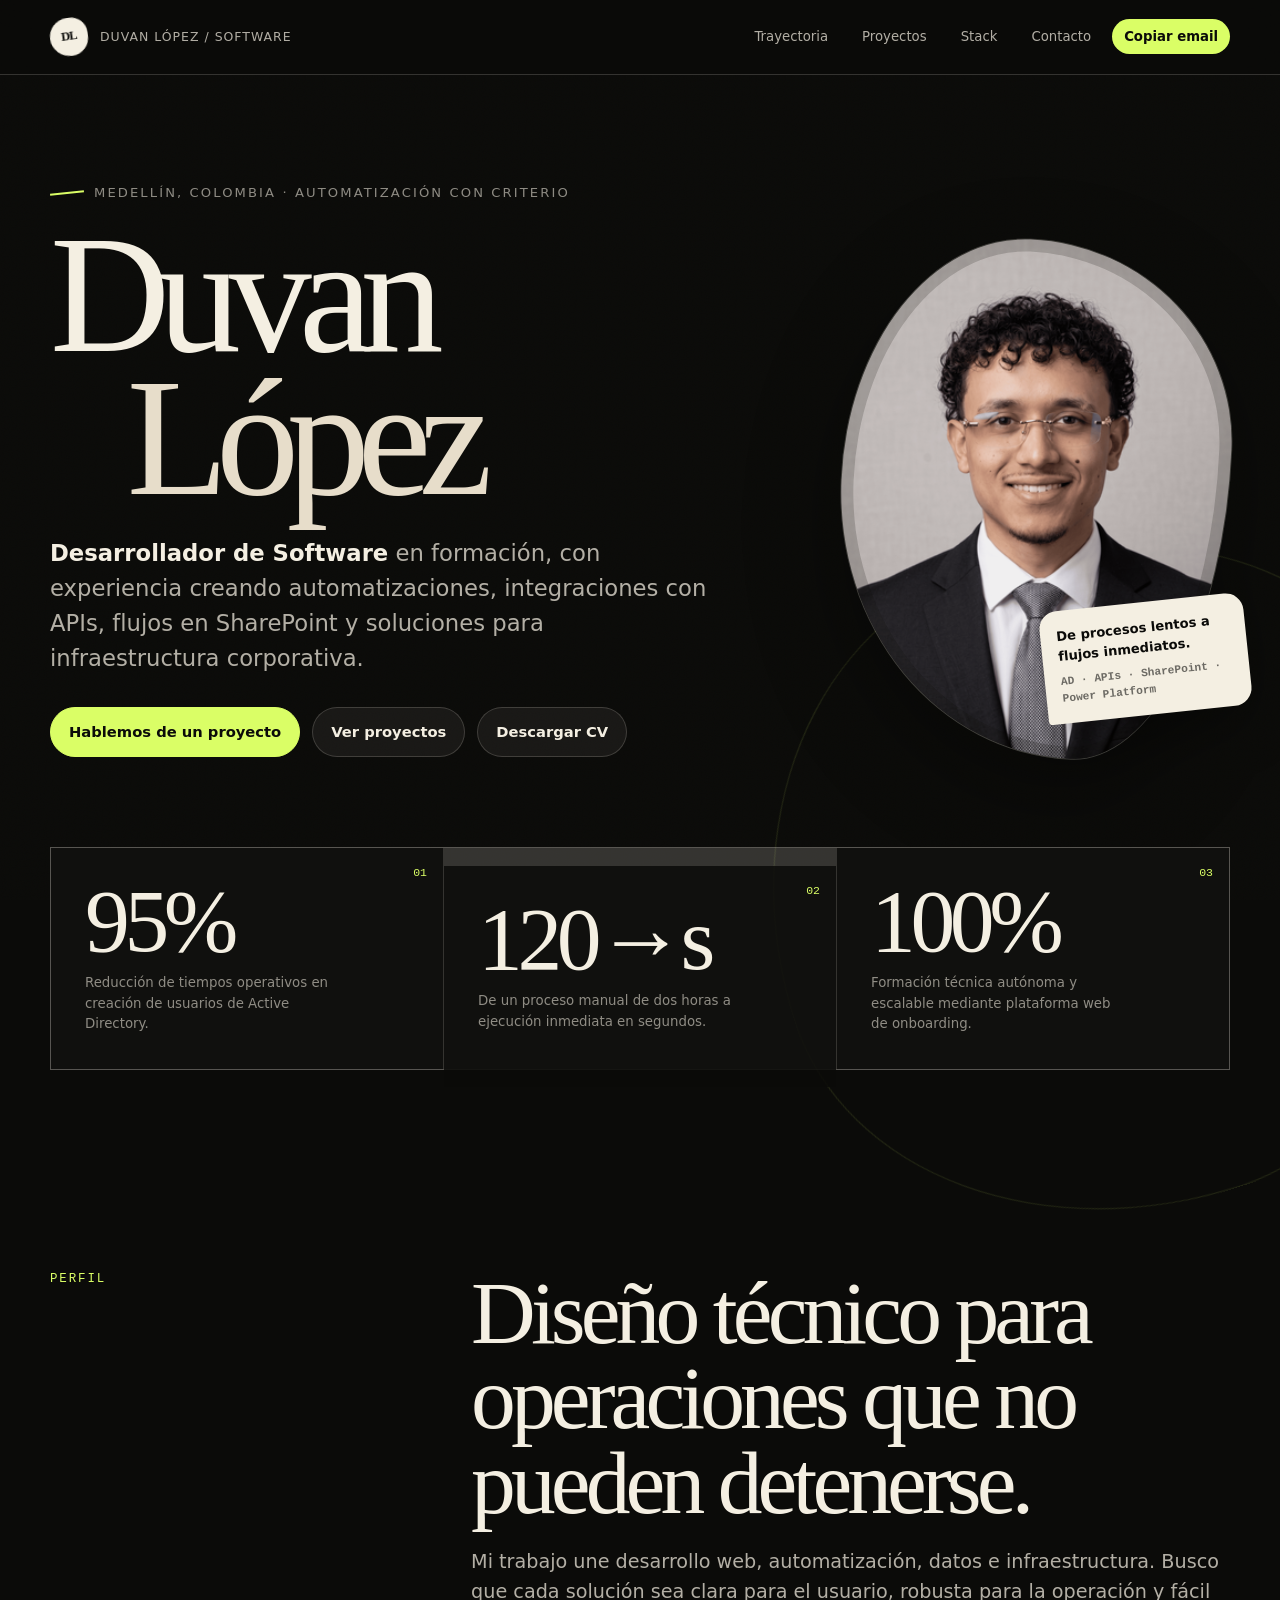
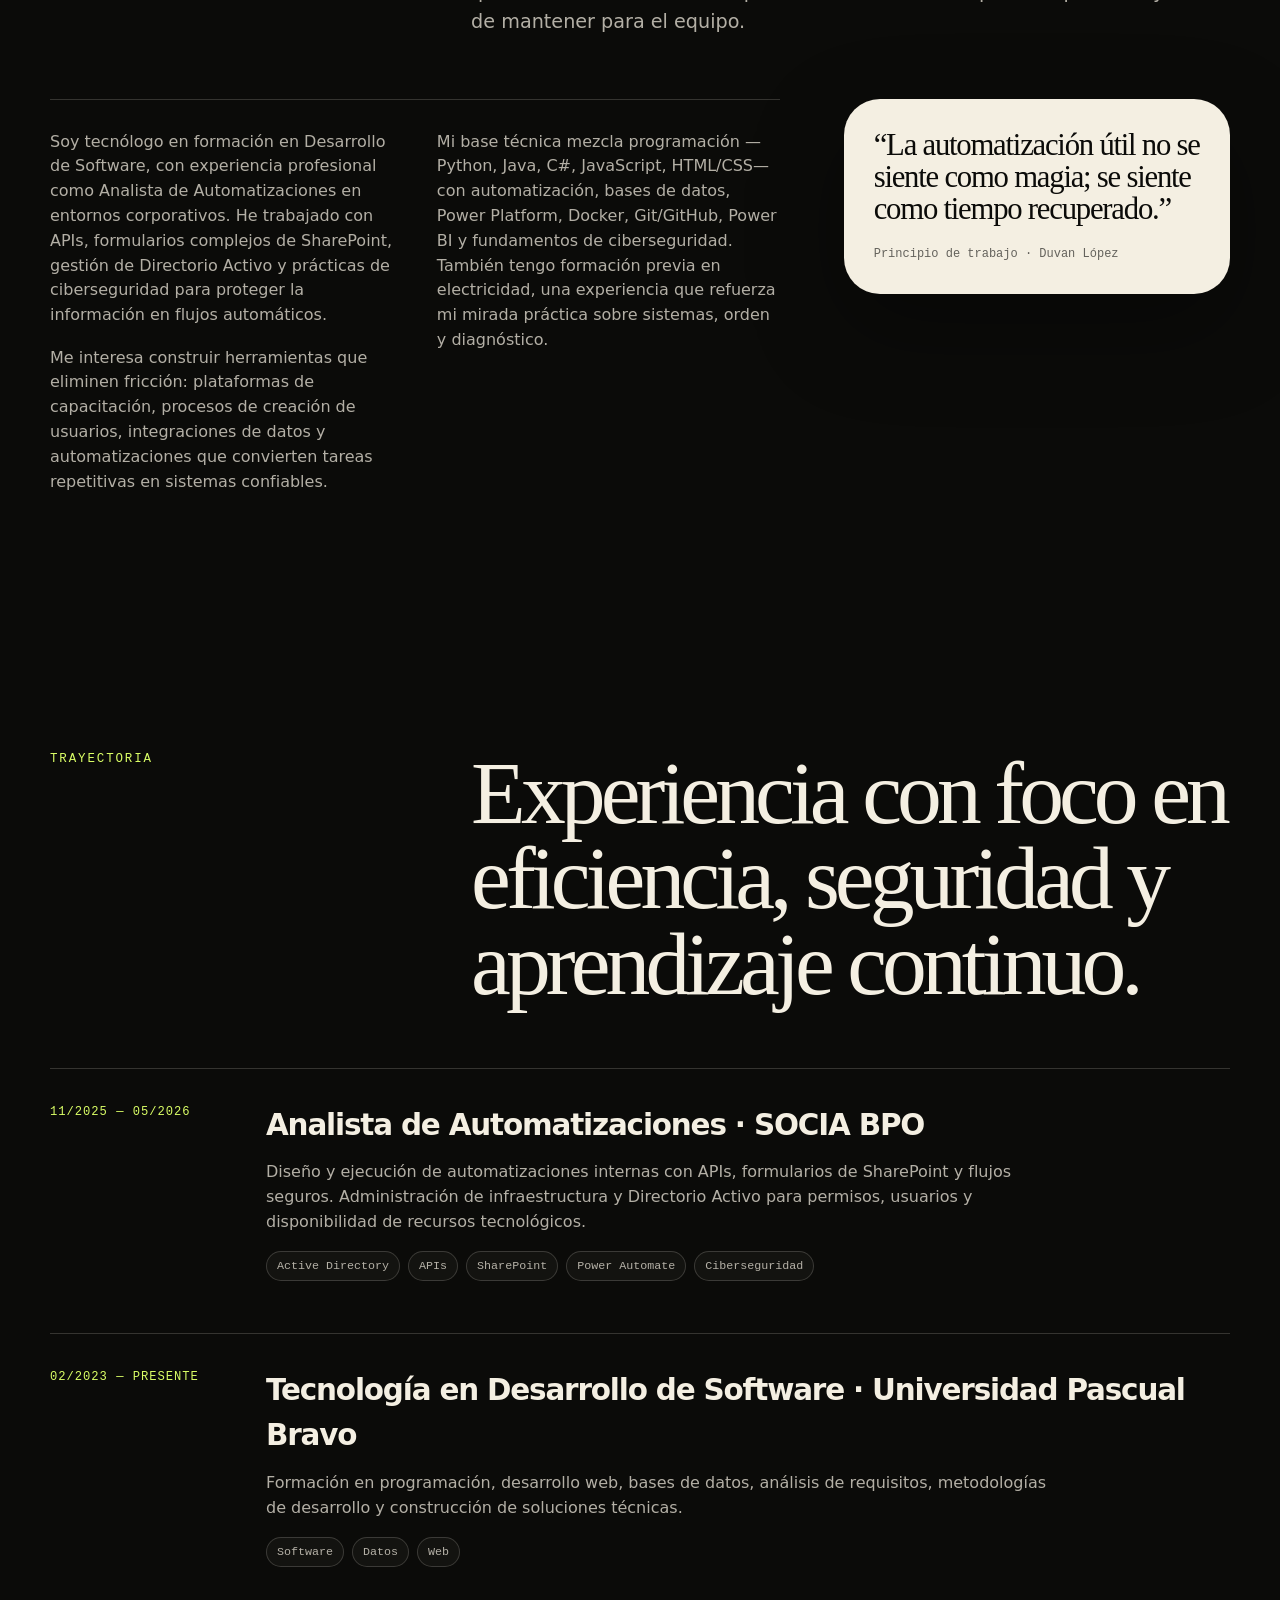
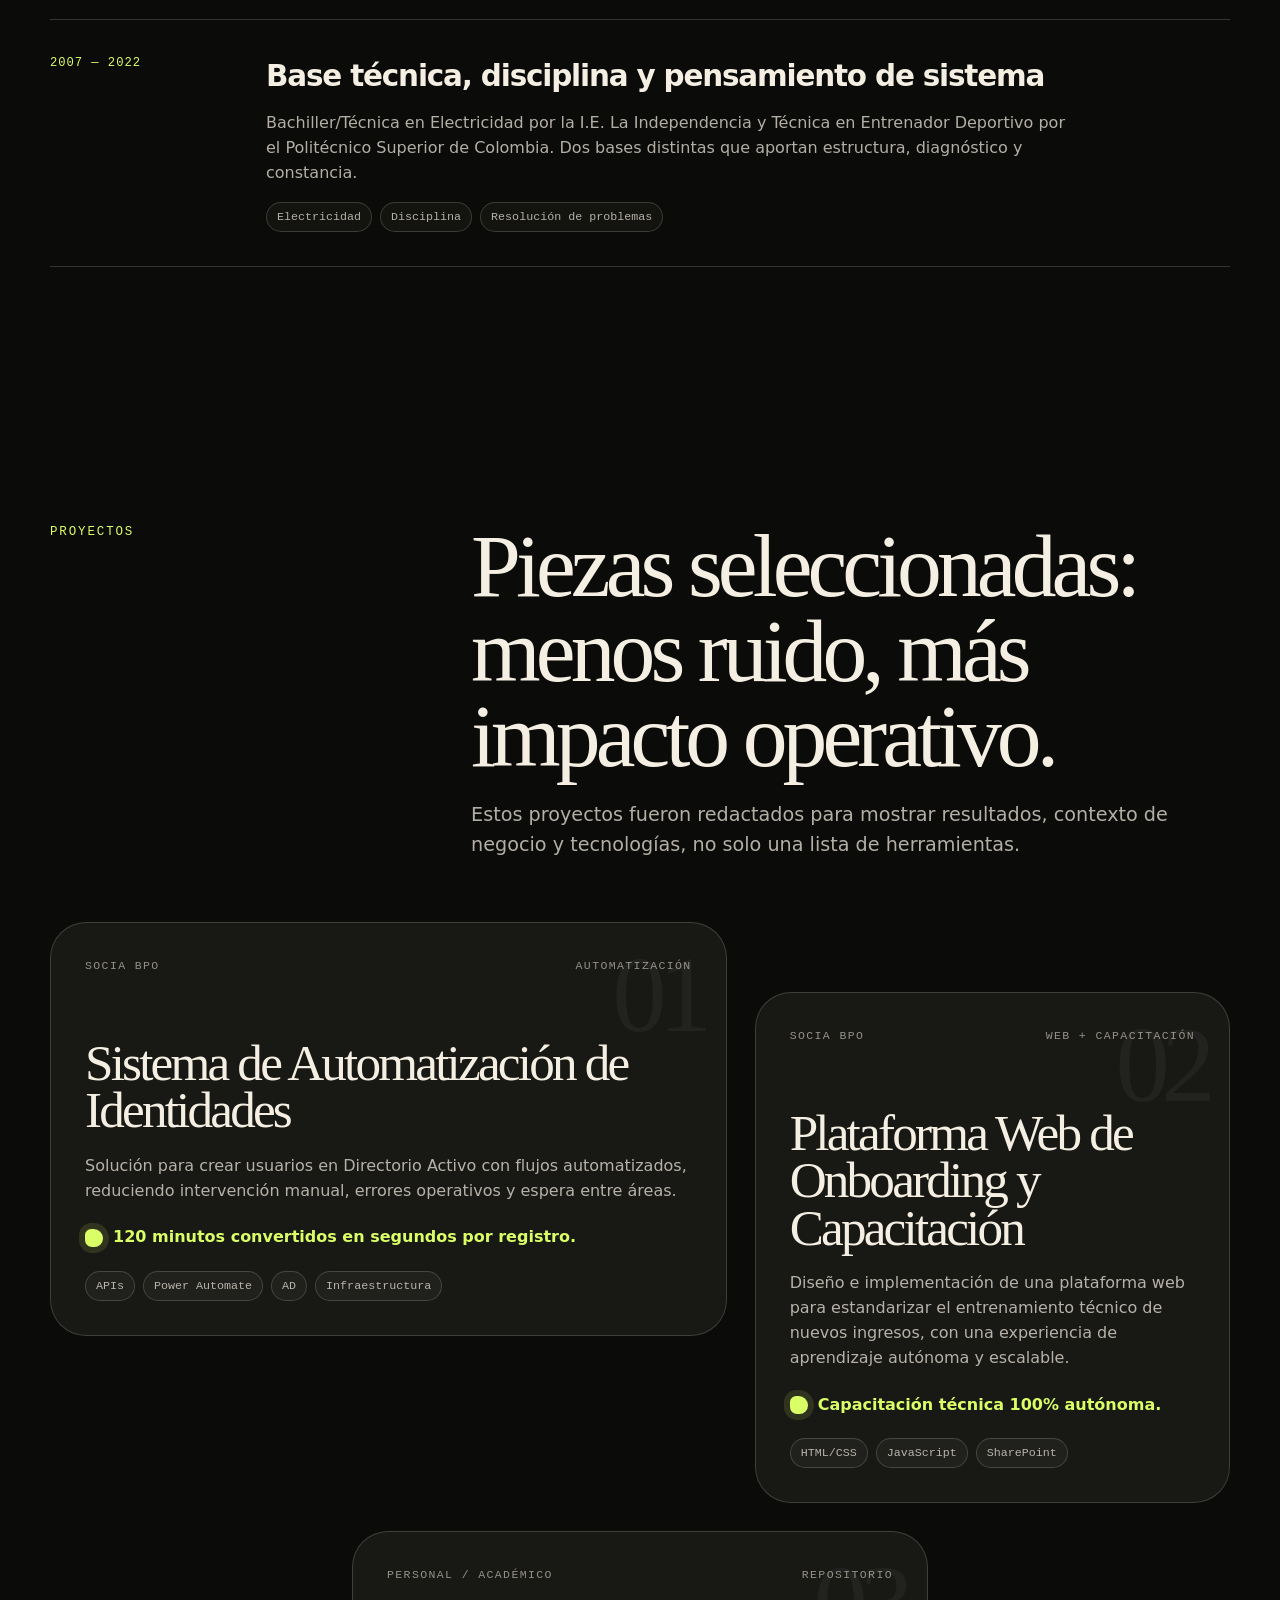
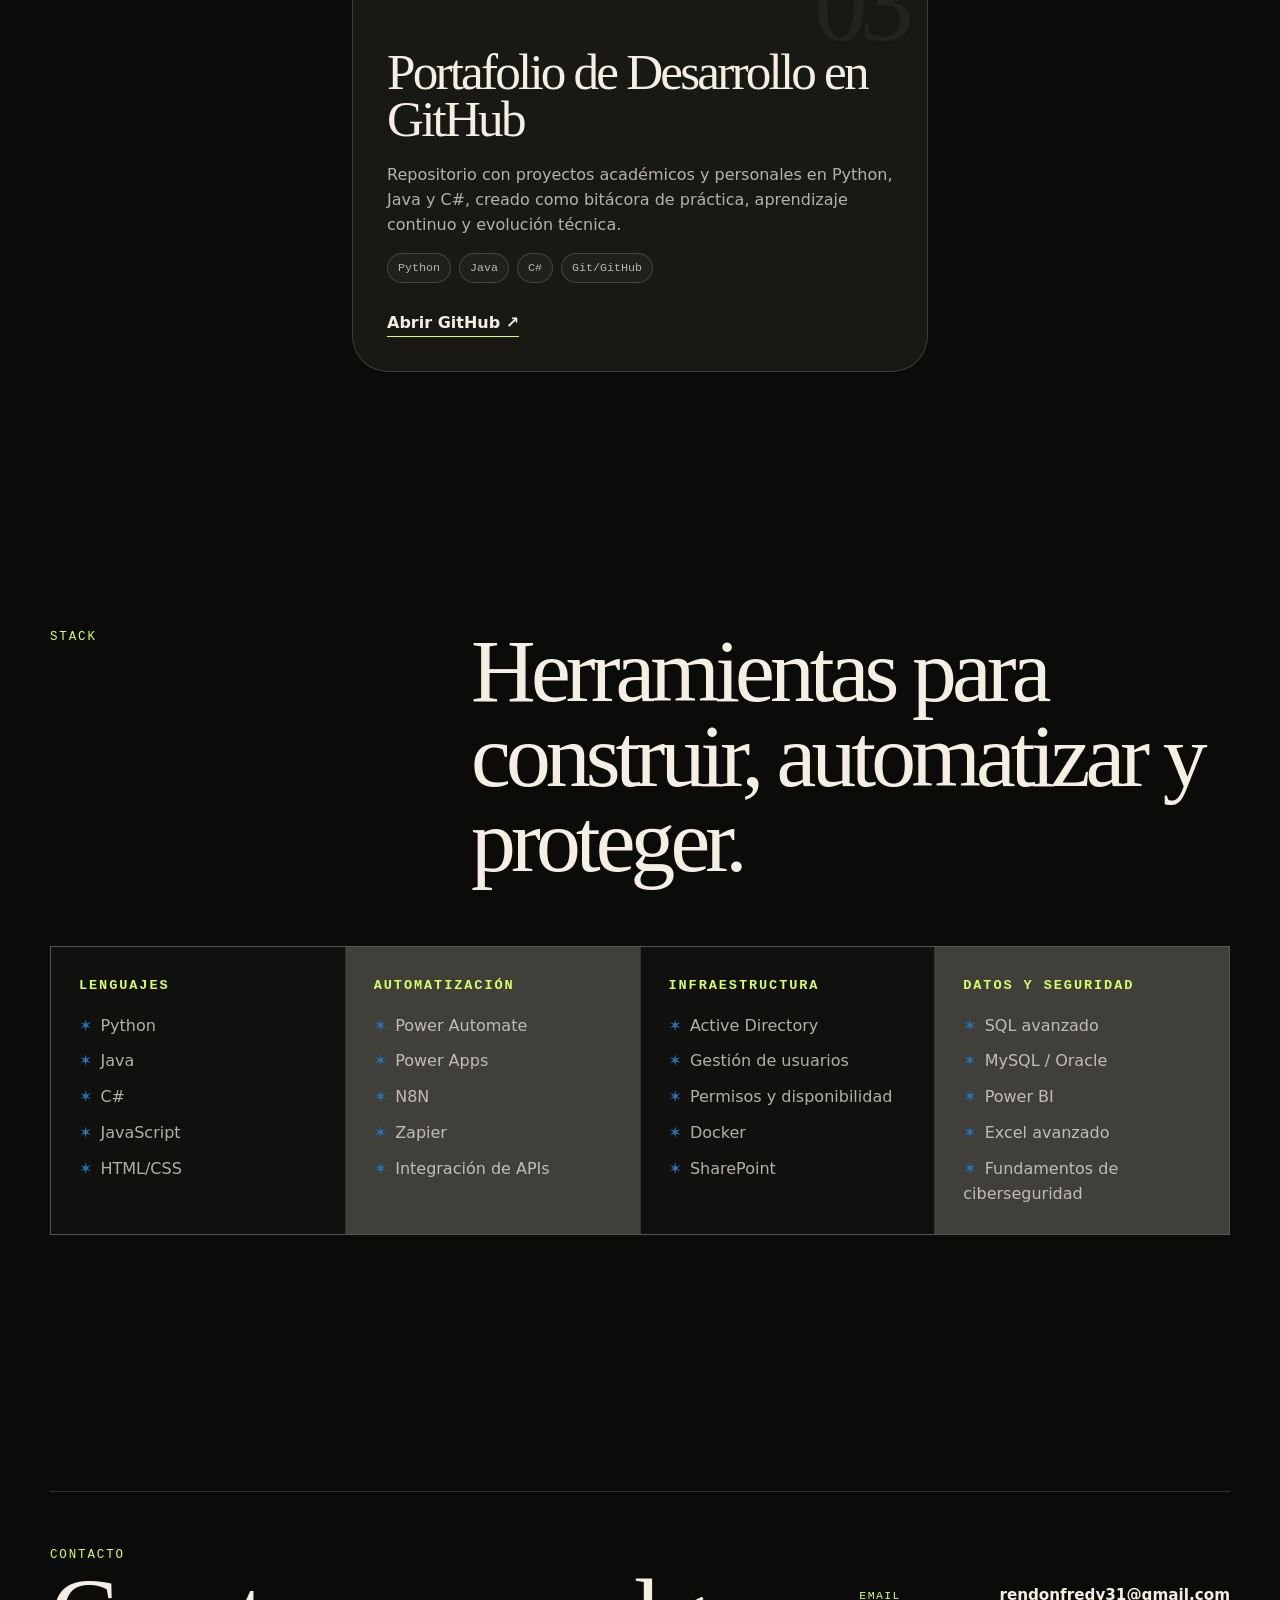
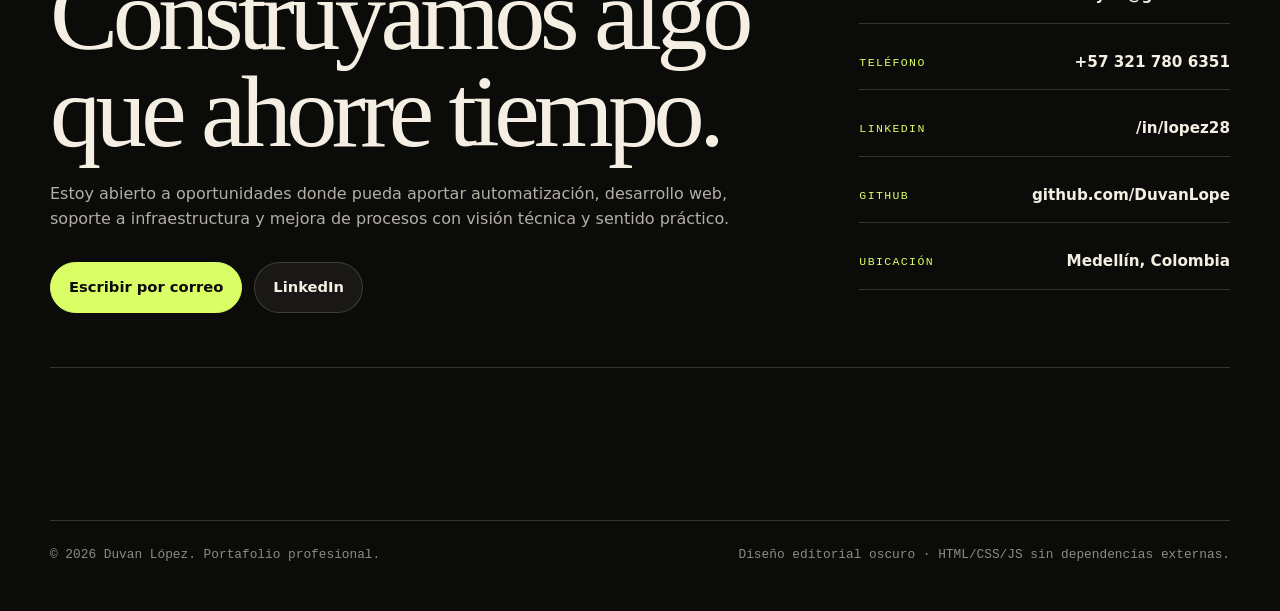
==== index.html @ a83bdad2 "mi portafolio version 1" ====
<!doctype html>
<html lang="es">
<head>
  <meta charset="utf-8" />
  <meta name="viewport" content="width=device-width, initial-scale=1" />
  <meta name="description" content="Portafolio profesional de Duvan López, desarrollador de software especializado en automatización, APIs, SharePoint, Active Directory, datos y ciberseguridad." />
  <meta name="theme-color" content="#0b0b09" />
  <title>Duvan López — Desarrollador de Software & Automatización</title>
  <style>
    :root {
      --ink: #0b0b09;
      --paper: #f4efe2;
      --paper-soft: #e7ddca;
      --mist: rgba(244, 239, 226, .72);
      --muted: rgba(244, 239, 226, .56);
      --line: rgba(244, 239, 226, .18);
      --blue: #2375b8;
      --acid: #dafe66;
      --rust: #b86c44;
      --card: rgba(244, 239, 226, .055);
      --max: 1180px;
      --radius-xl: 36px;
      --radius: 22px;
      --shadow: 0 34px 90px rgba(0,0,0,.34);
      --serif: Georgia, "Times New Roman", Times, serif;
      --sans: Inter, ui-sans-serif, system-ui, -apple-system, BlinkMacSystemFont, "Segoe UI", sans-serif;
      --mono: "SFMono-Regular", Consolas, "Liberation Mono", Menlo, monospace;
    }

    * { box-sizing: border-box; }
    html { scroll-behavior: smooth; }
    body {
      margin: 0;
      background: var(--ink);
      color: var(--paper);
      font-family: var(--sans);
      line-height: 1.55;
      overflow-x: hidden;
      text-rendering: optimizeLegibility;
    }

    body::before {
      content: "";
      position: fixed;
      inset: 0;
      pointer-events: none;
      z-index: -2;
      opacity: .16;
      background-image:
        url("data:image/svg+xml,%3Csvg xmlns='http://www.w3.org/2000/svg' width='160' height='160' viewBox='0 0 160 160'%3E%3Cfilter id='n'%3E%3CfeTurbulence type='fractalNoise' baseFrequency='.86' numOctaves='2' stitchTiles='stitch'/%3E%3C/filter%3E%3Crect width='160' height='160' filter='url(%23n)' opacity='.72'/%3E%3C/svg%3E");
      mix-blend-mode: soft-light;
    }

    body::after {
      content: "";
      position: fixed;
      inset: auto -12vw -35vh auto;
      width: 52vw;
      height: 52vw;
      border: 1px solid rgba(218, 254, 102, .12);
      border-radius: 47% 53% 44% 56% / 56% 37% 63% 44%;
      transform: rotate(-18deg);
      pointer-events: none;
      z-index: -1;
    }

    a { color: inherit; text-decoration: none; }
    a:focus-visible, button:focus-visible {
      outline: 2px solid var(--acid);
      outline-offset: 4px;
    }

    .wrap { width: min(var(--max), calc(100% - 36px)); margin-inline: auto; }

    .skip-link {
      position: absolute;
      left: -999px;
      top: 12px;
      background: var(--acid);
      color: var(--ink);
      padding: 12px 16px;
      z-index: 20;
      border-radius: 999px;
      font-weight: 800;
    }
    .skip-link:focus { left: 14px; }

    header {
      position: sticky;
      top: 0;
      z-index: 10;
      backdrop-filter: blur(18px);
      background: rgba(11, 11, 9, .72);
      border-bottom: 1px solid var(--line);
    }

    .nav {
      display: flex;
      align-items: center;
      justify-content: space-between;
      gap: 18px;
      min-height: 74px;
    }

    .brand {
      display: inline-flex;
      align-items: center;
      gap: 12px;
      letter-spacing: .08em;
      text-transform: uppercase;
      font-size: .78rem;
      color: var(--mist);
    }
    .brand-mark {
      width: 38px;
      height: 38px;
      display: grid;
      place-items: center;
      color: var(--ink);
      background: var(--paper);
      border-radius: 50% 44% 48% 52%;
      font-family: var(--serif);
      font-weight: 800;
      letter-spacing: -.08em;
      transform: rotate(-8deg);
    }

    .nav-links {
      display: flex;
      align-items: center;
      gap: 8px;
      flex-wrap: wrap;
      justify-content: flex-end;
    }
    .nav-links a,
    .mini-btn {
      border: 1px solid transparent;
      color: var(--mist);
      font-size: .83rem;
      padding: 10px 12px;
      border-radius: 999px;
      transition: background .25s ease, color .25s ease, border-color .25s ease, transform .25s ease;
    }
    .nav-links a:hover,
    .mini-btn:hover {
      background: rgba(244,239,226,.08);
      border-color: var(--line);
      color: var(--paper);
      transform: translateY(-1px);
    }
    .mini-btn {
      background: var(--acid);
      color: var(--ink);
      font-weight: 800;
      border: 0;
      cursor: pointer;
      font-family: inherit;
    }

    main { isolation: isolate; }
    .hero {
      min-height: calc(100svh - 74px);
      padding: clamp(58px, 8vw, 116px) 0 72px;
      display: grid;
      align-items: end;
      position: relative;
    }

    .hero-grid {
      display: grid;
      grid-template-columns: minmax(0, 1.08fr) minmax(300px, .72fr);
      gap: clamp(28px, 5vw, 72px);
      align-items: end;
    }

    .eyebrow {
      margin: 0 0 20px;
      display: inline-flex;
      align-items: center;
      gap: 10px;
      color: var(--muted);
      font-size: .82rem;
      letter-spacing: .16em;
      text-transform: uppercase;
    }
    .eyebrow::before {
      content: "";
      width: 34px;
      height: 2px;
      background: var(--acid);
      transform: rotate(-6deg);
    }

    h1 {
      margin: 0;
      max-width: 900px;
      font-family: var(--serif);
      font-weight: 500;
      letter-spacing: -.075em;
      line-height: .86;
      font-size: clamp(4.2rem, 13vw, 12.5rem);
    }
    .surname {
      display: inline-block;
      margin-left: clamp(14px, 6vw, 90px);
      color: var(--paper-soft);
    }

    .role-line {
      margin: 26px 0 0;
      max-width: 720px;
      color: var(--mist);
      font-size: clamp(1.02rem, 1.8vw, 1.42rem);
    }
    .role-line strong { color: var(--paper); font-weight: 700; }

    .hero-actions {
      display: flex;
      align-items: center;
      gap: 12px;
      flex-wrap: wrap;
      margin-top: 30px;
    }
    .button {
      display: inline-flex;
      align-items: center;
      justify-content: center;
      gap: 10px;
      min-height: 48px;
      padding: 13px 18px;
      border-radius: 999px;
      font-size: .92rem;
      font-weight: 850;
      border: 1px solid var(--line);
      color: var(--paper);
      background: rgba(244,239,226,.06);
      box-shadow: none;
      transition: transform .25s ease, background .25s ease, border-color .25s ease;
    }
    .button:hover { transform: translateY(-2px); border-color: rgba(244,239,226,.34); background: rgba(244,239,226,.1); }
    .button.primary { background: var(--acid); border-color: var(--acid); color: var(--ink); }
    .button.primary:hover { background: var(--paper); border-color: var(--paper); }

    .portrait-card {
      position: relative;
      margin-inline: auto 0;
      width: min(390px, 100%);
    }
    .portrait-frame {
      position: relative;
      overflow: hidden;
      min-height: 512px;
      border-radius: 46% 54% 38% 62% / 48% 39% 61% 52%;
      background: rgba(244,239,226,.09);
      box-shadow: var(--shadow);
      transform: rotate(2.5deg);
      border: 1px solid rgba(244,239,226,.14);
    }
    .portrait-frame img {
      display: block;
      width: 100%;
      height: 100%;
      min-height: 512px;
      object-fit: cover;
      filter: saturate(.82) contrast(1.05) brightness(.94);
      transform: scale(1.025) rotate(-2.5deg);
    }
    .portrait-frame::after {
      content: "";
      position: absolute;
      inset: 0;
      border-radius: inherit;
      box-shadow: inset 0 0 0 12px rgba(11,11,9,.18);
      pointer-events: none;
    }
    .portrait-note {
      position: absolute;
      right: -18px;
      bottom: 42px;
      width: 205px;
      padding: 16px;
      background: var(--paper);
      color: var(--ink);
      border-radius: 18px 18px 18px 4px;
      box-shadow: 0 20px 52px rgba(0,0,0,.26);
      transform: rotate(-6deg);
      font-size: .82rem;
      font-weight: 700;
    }
    .portrait-note span {
      display: block;
      margin-top: 6px;
      color: rgba(11,11,9,.58);
      font-family: var(--mono);
      font-weight: 600;
      font-size: .7rem;
    }

    .metrics {
      margin-top: clamp(44px, 7vw, 96px);
      display: grid;
      grid-template-columns: repeat(3, minmax(0, 1fr));
      gap: 1px;
      border: 1px solid var(--line);
      background: var(--line);
      transform: rotate(-.35deg);
    }
    .metric {
      background: rgba(11,11,9,.86);
      padding: clamp(20px, 3vw, 34px);
      min-height: 156px;
      position: relative;
      overflow: hidden;
    }
    .metric:nth-child(2) { transform: translateY(18px); }
    .metric b {
      display: block;
      font-family: var(--serif);
      font-size: clamp(2.8rem, 7vw, 6.5rem);
      line-height: .86;
      font-weight: 500;
      letter-spacing: -.06em;
      color: var(--paper);
    }
    .metric small {
      display: block;
      margin-top: 14px;
      color: var(--muted);
      max-width: 260px;
    }
    .metric em {
      position: absolute;
      top: 16px;
      right: 16px;
      color: var(--acid);
      font-style: normal;
      font-family: var(--mono);
      font-size: .72rem;
    }

    section { padding: clamp(70px, 10vw, 134px) 0; }
    .section-head {
      display: grid;
      grid-template-columns: minmax(160px, .32fr) minmax(0, .68fr);
      gap: clamp(24px, 5vw, 64px);
      align-items: start;
      margin-bottom: clamp(30px, 5vw, 62px);
    }
    .section-kicker {
      margin: 0;
      color: var(--acid);
      font-family: var(--mono);
      font-size: .78rem;
      letter-spacing: .15em;
      text-transform: uppercase;
    }
    h2 {
      margin: 0;
      font-family: var(--serif);
      font-weight: 500;
      letter-spacing: -.055em;
      line-height: .95;
      font-size: clamp(2.8rem, 7vw, 7.4rem);
    }
    .lead {
      margin: 22px 0 0;
      max-width: 800px;
      color: var(--mist);
      font-size: clamp(1rem, 1.5vw, 1.2rem);
    }

    .about-grid {
      display: grid;
      grid-template-columns: minmax(0, .85fr) minmax(280px, .45fr);
      gap: clamp(24px, 5vw, 64px);
      align-items: start;
    }
    .essay {
      border-top: 1px solid var(--line);
      padding-top: 30px;
      columns: 2 280px;
      column-gap: 44px;
      color: var(--mist);
      font-size: 1rem;
    }
    .essay p { margin: 0 0 1.1em; break-inside: avoid; }
    .quote-card {
      position: sticky;
      top: 110px;
      background: var(--paper);
      color: var(--ink);
      border-radius: var(--radius-xl);
      padding: 30px;
      transform: rotate(1.8deg);
      box-shadow: var(--shadow);
    }
    .quote-card p {
      margin: 0;
      font-family: var(--serif);
      font-size: clamp(1.45rem, 2.4vw, 2.1rem);
      line-height: 1.05;
      letter-spacing: -.04em;
    }
    .quote-card small {
      display: block;
      margin-top: 20px;
      color: rgba(11,11,9,.62);
      font-family: var(--mono);
      font-size: .75rem;
    }

    .timeline {
      display: grid;
      gap: 18px;
    }
    .time-item {
      display: grid;
      grid-template-columns: 168px minmax(0, 1fr);
      gap: clamp(18px, 4vw, 48px);
      padding: clamp(20px, 3vw, 34px) 0;
      border-top: 1px solid var(--line);
    }
    .time-item:last-child { border-bottom: 1px solid var(--line); }
    .time-date {
      font-family: var(--mono);
      font-size: .76rem;
      color: var(--acid);
      letter-spacing: .08em;
      text-transform: uppercase;
    }
    .time-body h3 {
      margin: 0;
      font-size: clamp(1.25rem, 2.3vw, 2.2rem);
      letter-spacing: -.04em;
    }
    .time-body p { margin: 12px 0 0; color: var(--mist); max-width: 800px; }
    .tag-row { display: flex; gap: 8px; flex-wrap: wrap; margin-top: 16px; }
    .tag {
      display: inline-flex;
      align-items: center;
      min-height: 28px;
      padding: 5px 10px;
      border: 1px solid rgba(244,239,226,.18);
      border-radius: 999px;
      color: var(--mist);
      font-size: .73rem;
      font-family: var(--mono);
      background: rgba(244,239,226,.035);
    }

    .projects {
      display: grid;
      grid-template-columns: repeat(12, 1fr);
      gap: clamp(16px, 2.3vw, 28px);
      align-items: start;
    }
    .project-card {
      position: relative;
      min-height: 390px;
      display: flex;
      flex-direction: column;
      justify-content: space-between;
      border: 1px solid var(--line);
      border-radius: var(--radius-xl);
      padding: clamp(22px, 3vw, 34px);
      background: var(--card);
      overflow: hidden;
      transition: transform .28s ease, border-color .28s ease, background .28s ease;
    }
    .project-card:hover { transform: translateY(-8px) rotate(0deg); border-color: rgba(218,254,102,.44); background: rgba(244,239,226,.075); }
    .project-card:nth-child(1) { grid-column: span 7; transform: rotate(-1.2deg); }
    .project-card:nth-child(2) { grid-column: span 5; margin-top: 70px; transform: rotate(1.1deg); }
    .project-card:nth-child(3) { grid-column: 4 / span 6; transform: rotate(-.65deg); }
    .project-card::before {
      content: attr(data-index);
      position: absolute;
      right: 22px;
      top: 18px;
      font-family: var(--serif);
      font-size: 6.8rem;
      line-height: 1;
      color: rgba(244,239,226,.05);
      letter-spacing: -.08em;
    }
    .project-meta {
      display: flex;
      align-items: center;
      justify-content: space-between;
      gap: 18px;
      color: var(--muted);
      font-family: var(--mono);
      font-size: .72rem;
      text-transform: uppercase;
      letter-spacing: .12em;
    }
    .project-card h3 {
      margin: clamp(44px, 5vw, 70px) 0 0;
      max-width: 620px;
      font-family: var(--serif);
      font-size: clamp(2rem, 4vw, 4.2rem);
      line-height: .93;
      letter-spacing: -.055em;
      font-weight: 500;
    }
    .project-card p {
      margin: 20px 0 0;
      max-width: 680px;
      color: var(--mist);
    }
    .project-card .result {
      display: inline-flex;
      align-items: center;
      gap: 10px;
      margin-top: 22px;
      color: var(--acid);
      font-weight: 800;
    }
    .project-card .result::before {
      content: "";
      width: 18px;
      height: 18px;
      border-radius: 40% 60% 55% 45%;
      background: var(--acid);
      box-shadow: 0 0 0 6px rgba(218,254,102,.12);
    }
    .project-link {
      align-self: flex-start;
      margin-top: 28px;
      color: var(--paper);
      border-bottom: 1px solid var(--acid);
      font-weight: 850;
    }
    .project-link:hover { color: var(--acid); }

    .stack-board {
      display: grid;
      grid-template-columns: repeat(4, minmax(0, 1fr));
      gap: 1px;
      border: 1px solid var(--line);
      background: var(--line);
    }
    .stack-card {
      min-height: 240px;
      padding: clamp(18px, 2.5vw, 28px);
      background: rgba(11,11,9,.86);
    }
    .stack-card:nth-child(2n) { background: rgba(244,239,226,.055); }
    .stack-card h3 {
      margin: 0 0 18px;
      font-size: .85rem;
      letter-spacing: .14em;
      text-transform: uppercase;
      color: var(--acid);
      font-family: var(--mono);
    }
    .stack-card ul {
      list-style: none;
      margin: 0;
      padding: 0;
      display: grid;
      gap: 11px;
      color: var(--mist);
    }
    .stack-card li::before { content: "✶"; color: var(--blue); margin-right: 8px; }

    .contact-panel {
      display: grid;
      grid-template-columns: minmax(0, .9fr) minmax(280px, .44fr);
      gap: clamp(24px, 4vw, 54px);
      align-items: stretch;
      border-top: 1px solid var(--line);
      border-bottom: 1px solid var(--line);
      padding: clamp(28px, 5vw, 54px) 0;
    }
    .contact-panel h2 { font-size: clamp(3rem, 8vw, 8.2rem); }
    .contact-copy { color: var(--mist); max-width: 720px; margin: 22px 0 0; }
    .contact-list {
      display: grid;
      gap: 12px;
      align-content: center;
    }
    .contact-item {
      display: flex;
      justify-content: space-between;
      align-items: center;
      gap: 16px;
      padding: 15px 0;
      border-bottom: 1px solid var(--line);
      color: var(--mist);
      font-size: .95rem;
    }
    .contact-item span:first-child {
      color: var(--acid);
      font-family: var(--mono);
      font-size: .72rem;
      text-transform: uppercase;
      letter-spacing: .12em;
    }
    .contact-item a { color: var(--paper); font-weight: 800; text-align: right; overflow-wrap: anywhere; }
    .contact-item a:hover { color: var(--acid); }

    footer {
      padding: 24px 0 46px;
      color: var(--muted);
      font-size: .8rem;
      font-family: var(--mono);
    }
    .footer-line {
      display: flex;
      justify-content: space-between;
      gap: 14px;
      flex-wrap: wrap;
      border-top: 1px solid var(--line);
      padding-top: 24px;
    }

    .reveal {
      opacity: 0;
      transform: translateY(24px);
      transition: opacity .7s ease, transform .7s ease;
    }
    .reveal.visible { opacity: 1; transform: translateY(0); }

    @media (max-width: 920px) {
      .nav { align-items: flex-start; flex-direction: column; padding: 16px 0; }
      .hero-grid, .about-grid, .contact-panel { grid-template-columns: 1fr; }
      .portrait-card { margin-inline: 0 auto; }
      .metrics { grid-template-columns: 1fr; transform: none; }
      .metric:nth-child(2) { transform: none; }
      .section-head { grid-template-columns: 1fr; }
      .project-card:nth-child(n) { grid-column: 1 / -1; margin-top: 0; transform: none; }
      .stack-board { grid-template-columns: repeat(2, minmax(0, 1fr)); }
      .quote-card { position: relative; top: auto; transform: none; }
    }

    @media (max-width: 640px) {
      .wrap { width: min(100% - 24px, var(--max)); }
      .nav-links { display: none; }
      .hero { padding-top: 46px; }
      .surname { margin-left: 0; }
      .portrait-frame, .portrait-frame img { min-height: 380px; }
      .portrait-note { position: relative; inset: auto; margin-top: 12px; width: auto; transform: rotate(-2deg); }
      .time-item { grid-template-columns: 1fr; }
      .stack-board { grid-template-columns: 1fr; }
      .contact-item { display: grid; gap: 6px; }
      .contact-item a { text-align: left; }
    }

    @media (prefers-reduced-motion: reduce) {
      *, *::before, *::after { scroll-behavior: auto !important; transition: none !important; animation: none !important; }
      .reveal { opacity: 1; transform: none; }
    }
  </style>
</head>
<body>
  <a class="skip-link" href="#contenido">Saltar al contenido</a>

  <header>
    <nav class="wrap nav" aria-label="Navegación principal">
      <a class="brand" href="#inicio" aria-label="Volver al inicio">
        <span class="brand-mark" aria-hidden="true">DL</span>
        <span>Duvan López / Software</span>
      </a>
      <div class="nav-links" aria-label="Secciones">
        <a href="#trayectoria">Trayectoria</a>
        <a href="#proyectos">Proyectos</a>
        <a href="#stack">Stack</a>
        <a href="#contacto">Contacto</a>
        <button class="mini-btn" type="button" data-copy-email>Copiar email</button>
      </div>
    </nav>
  </header>

  <main id="contenido">
    <section class="hero wrap" id="inicio" aria-labelledby="hero-title">
      <div class="hero-grid">
        <div class="hero-copy reveal">
          <p class="eyebrow">Medellín, Colombia · Automatización con criterio</p>
          <h1 id="hero-title">Duvan <span class="surname">López</span></h1>
          <p class="role-line"><strong>Desarrollador de Software</strong> en formación, con experiencia creando automatizaciones, integraciones con APIs, flujos en SharePoint y soluciones para infraestructura corporativa.</p>
          <div class="hero-actions" aria-label="Acciones principales">
            <a class="button primary" href="mailto:rendonfredy31@gmail.com">Hablemos de un proyecto</a>
            <a class="button" href="#proyectos">Ver proyectos</a>
            <a class="button" href="DuvanLopezCV-ATS.pdf" download>Descargar CV</a>
          </div>
        </div>

        <aside class="portrait-card reveal" aria-label="Retrato profesional">
          <div class="portrait-frame">
            <img src="[data-uri]" alt="Retrato profesional de Duvan López" />
          </div>
          <div class="portrait-note">De procesos lentos a flujos inmediatos.<span>AD · APIs · SharePoint · Power Platform</span></div>
        </aside>
      </div>

      <div class="metrics reveal" aria-label="Métricas destacadas">
        <div class="metric">
          <em>01</em>
          <b>95%</b>
          <small>Reducción de tiempos operativos en creación de usuarios de Active Directory.</small>
        </div>
        <div class="metric">
          <em>02</em>
          <b>120→s</b>
          <small>De un proceso manual de dos horas a ejecución inmediata en segundos.</small>
        </div>
        <div class="metric">
          <em>03</em>
          <b>100%</b>
          <small>Formación técnica autónoma y escalable mediante plataforma web de onboarding.</small>
        </div>
      </div>
    </section>

    <section class="wrap" id="perfil" aria-labelledby="perfil-title">
      <div class="section-head reveal">
        <p class="section-kicker">Perfil</p>
        <div>
          <h2 id="perfil-title">Diseño técnico para operaciones que no pueden detenerse.</h2>
          <p class="lead">Mi trabajo une desarrollo web, automatización, datos e infraestructura. Busco que cada solución sea clara para el usuario, robusta para la operación y fácil de mantener para el equipo.</p>
        </div>
      </div>
      <div class="about-grid">
        <div class="essay reveal">
          <p>Soy tecnólogo en formación en Desarrollo de Software, con experiencia profesional como Analista de Automatizaciones en entornos corporativos. He trabajado con APIs, formularios complejos de SharePoint, gestión de Directorio Activo y prácticas de ciberseguridad para proteger la información en flujos automáticos.</p>
          <p>Me interesa construir herramientas que eliminen fricción: plataformas de capacitación, procesos de creación de usuarios, integraciones de datos y automatizaciones que convierten tareas repetitivas en sistemas confiables.</p>
          <p>Mi base técnica mezcla programación —Python, Java, C#, JavaScript, HTML/CSS— con automatización, bases de datos, Power Platform, Docker, Git/GitHub, Power BI y fundamentos de ciberseguridad. También tengo formación previa en electricidad, una experiencia que refuerza mi mirada práctica sobre sistemas, orden y diagnóstico.</p>
        </div>
        <aside class="quote-card reveal">
          <p>“La automatización útil no se siente como magia; se siente como tiempo recuperado.”</p>
          <small>Principio de trabajo · Duvan López</small>
        </aside>
      </div>
    </section>

    <section class="wrap" id="trayectoria" aria-labelledby="trayectoria-title">
      <div class="section-head reveal">
        <p class="section-kicker">Trayectoria</p>
        <div>
          <h2 id="trayectoria-title">Experiencia con foco en eficiencia, seguridad y aprendizaje continuo.</h2>
        </div>
      </div>
      <div class="timeline reveal">
        <article class="time-item">
          <div class="time-date">11/2025 — 05/2026</div>
          <div class="time-body">
            <h3>Analista de Automatizaciones · SOCIA BPO</h3>
            <p>Diseño y ejecución de automatizaciones internas con APIs, formularios de SharePoint y flujos seguros. Administración de infraestructura y Directorio Activo para permisos, usuarios y disponibilidad de recursos tecnológicos.</p>
            <div class="tag-row" aria-label="Tecnologías asociadas">
              <span class="tag">Active Directory</span>
              <span class="tag">APIs</span>
              <span class="tag">SharePoint</span>
              <span class="tag">Power Automate</span>
              <span class="tag">Ciberseguridad</span>
            </div>
          </div>
        </article>
        <article class="time-item">
          <div class="time-date">02/2023 — Presente</div>
          <div class="time-body">
            <h3>Tecnología en Desarrollo de Software · Universidad Pascual Bravo</h3>
            <p>Formación en programación, desarrollo web, bases de datos, análisis de requisitos, metodologías de desarrollo y construcción de soluciones técnicas.</p>
            <div class="tag-row"><span class="tag">Software</span><span class="tag">Datos</span><span class="tag">Web</span></div>
          </div>
        </article>
        <article class="time-item">
          <div class="time-date">2007 — 2022</div>
          <div class="time-body">
            <h3>Base técnica, disciplina y pensamiento de sistema</h3>
            <p>Bachiller/Técnica en Electricidad por la I.E. La Independencia y Técnica en Entrenador Deportivo por el Politécnico Superior de Colombia. Dos bases distintas que aportan estructura, diagnóstico y constancia.</p>
            <div class="tag-row"><span class="tag">Electricidad</span><span class="tag">Disciplina</span><span class="tag">Resolución de problemas</span></div>
          </div>
        </article>
      </div>
    </section>

    <section class="wrap" id="proyectos" aria-labelledby="proyectos-title">
      <div class="section-head reveal">
        <p class="section-kicker">Proyectos</p>
        <div>
          <h2 id="proyectos-title">Piezas seleccionadas: menos ruido, más impacto operativo.</h2>
          <p class="lead">Estos proyectos fueron redactados para mostrar resultados, contexto de negocio y tecnologías, no solo una lista de herramientas.</p>
        </div>
      </div>
      <div class="projects">
        <article class="project-card reveal" data-index="01">
          <div>
            <div class="project-meta"><span>SOCIA BPO</span><span>Automatización</span></div>
            <h3>Sistema de Automatización de Identidades</h3>
            <p>Solución para crear usuarios en Directorio Activo con flujos automatizados, reduciendo intervención manual, errores operativos y espera entre áreas.</p>
            <div class="result">120 minutos convertidos en segundos por registro.</div>
            <div class="tag-row"><span class="tag">APIs</span><span class="tag">Power Automate</span><span class="tag">AD</span><span class="tag">Infraestructura</span></div>
          </div>
        </article>

        <article class="project-card reveal" data-index="02">
          <div>
            <div class="project-meta"><span>SOCIA BPO</span><span>Web + Capacitación</span></div>
            <h3>Plataforma Web de Onboarding y Capacitación</h3>
            <p>Diseño e implementación de una plataforma web para estandarizar el entrenamiento técnico de nuevos ingresos, con una experiencia de aprendizaje autónoma y escalable.</p>
            <div class="result">Capacitación técnica 100% autónoma.</div>
            <div class="tag-row"><span class="tag">HTML/CSS</span><span class="tag">JavaScript</span><span class="tag">SharePoint</span></div>
          </div>
        </article>

        <article class="project-card reveal" data-index="03">
          <div>
            <div class="project-meta"><span>Personal / Académico</span><span>Repositorio</span></div>
            <h3>Portafolio de Desarrollo en GitHub</h3>
            <p>Repositorio con proyectos académicos y personales en Python, Java y C#, creado como bitácora de práctica, aprendizaje continuo y evolución técnica.</p>
            <div class="tag-row"><span class="tag">Python</span><span class="tag">Java</span><span class="tag">C#</span><span class="tag">Git/GitHub</span></div>
          </div>
          <a class="project-link" href="https://github.com/DuvanLope" target="_blank" rel="noreferrer">Abrir GitHub ↗</a>
        </article>
      </div>
    </section>

    <section class="wrap" id="stack" aria-labelledby="stack-title">
      <div class="section-head reveal">
        <p class="section-kicker">Stack</p>
        <div>
          <h2 id="stack-title">Herramientas para construir, automatizar y proteger.</h2>
        </div>
      </div>
      <div class="stack-board reveal">
        <article class="stack-card">
          <h3>Lenguajes</h3>
          <ul>
            <li>Python</li>
            <li>Java</li>
            <li>C#</li>
            <li>JavaScript</li>
            <li>HTML/CSS</li>
          </ul>
        </article>
        <article class="stack-card">
          <h3>Automatización</h3>
          <ul>
            <li>Power Automate</li>
            <li>Power Apps</li>
            <li>N8N</li>
            <li>Zapier</li>
            <li>Integración de APIs</li>
          </ul>
        </article>
        <article class="stack-card">
          <h3>Infraestructura</h3>
          <ul>
            <li>Active Directory</li>
            <li>Gestión de usuarios</li>
            <li>Permisos y disponibilidad</li>
            <li>Docker</li>
            <li>SharePoint</li>
          </ul>
        </article>
        <article class="stack-card">
          <h3>Datos y seguridad</h3>
          <ul>
            <li>SQL avanzado</li>
            <li>MySQL / Oracle</li>
            <li>Power BI</li>
            <li>Excel avanzado</li>
            <li>Fundamentos de ciberseguridad</li>
          </ul>
        </article>
      </div>
    </section>

    <section class="wrap" id="contacto" aria-labelledby="contacto-title">
      <div class="contact-panel reveal">
        <div>
          <p class="section-kicker">Contacto</p>
          <h2 id="contacto-title">Construyamos algo que ahorre tiempo.</h2>
          <p class="contact-copy">Estoy abierto a oportunidades donde pueda aportar automatización, desarrollo web, soporte a infraestructura y mejora de procesos con visión técnica y sentido práctico.</p>
          <div class="hero-actions">
            <a class="button primary" href="mailto:rendonfredy31@gmail.com">Escribir por correo</a>
            <a class="button" href="https://www.linkedin.com/in/lopez28/" target="_blank" rel="noreferrer">LinkedIn</a>
          </div>
        </div>
        <div class="contact-list" aria-label="Datos de contacto">
          <div class="contact-item"><span>Email</span><a href="mailto:rendonfredy31@gmail.com">rendonfredy31@gmail.com</a></div>
          <div class="contact-item"><span>Teléfono</span><a href="tel:+573217806351">+57 321 780 6351</a></div>
          <div class="contact-item"><span>LinkedIn</span><a href="https://www.linkedin.com/in/lopez28/" target="_blank" rel="noreferrer">/in/lopez28</a></div>
          <div class="contact-item"><span>GitHub</span><a href="https://github.com/DuvanLope" target="_blank" rel="noreferrer">github.com/DuvanLope</a></div>
          <div class="contact-item"><span>Ubicación</span><a href="https://www.google.com/maps/search/Medell%C3%ADn%2C+Colombia" target="_blank" rel="noreferrer">Medellín, Colombia</a></div>
        </div>
      </div>
    </section>
  </main>

  <footer class="wrap">
    <div class="footer-line">
      <span>© <span id="year"></span> Duvan López. Portafolio profesional.</span>
      <span>Diseño editorial oscuro · HTML/CSS/JS sin dependencias externas.</span>
    </div>
  </footer>

  <script>
    const email = "rendonfredy31@gmail.com";
    const year = document.querySelector("#year");
    if (year) year.textContent = new Date().getFullYear();

    const copyButton = document.querySelector("[data-copy-email]");
    if (copyButton) {
      copyButton.addEventListener("click", async () => {
        try {
          await navigator.clipboard.writeText(email);
          copyButton.textContent = "Email copiado";
        } catch (error) {
          copyButton.textContent = email;
        }
        setTimeout(() => copyButton.textContent = "Copiar email", 2200);
      });
    }

    const revealItems = document.querySelectorAll(".reveal");
    if ("IntersectionObserver" in window) {
      const observer = new IntersectionObserver((entries) => {
        entries.forEach((entry) => {
          if (entry.isIntersecting) {
            entry.target.classList.add("visible");
            observer.unobserve(entry.target);
          }
        });
      }, { threshold: 0.12 });
      revealItems.forEach((item) => observer.observe(item));
    } else {
      revealItems.forEach((item) => item.classList.add("visible"));
    }
  </script>
</body>
</html>
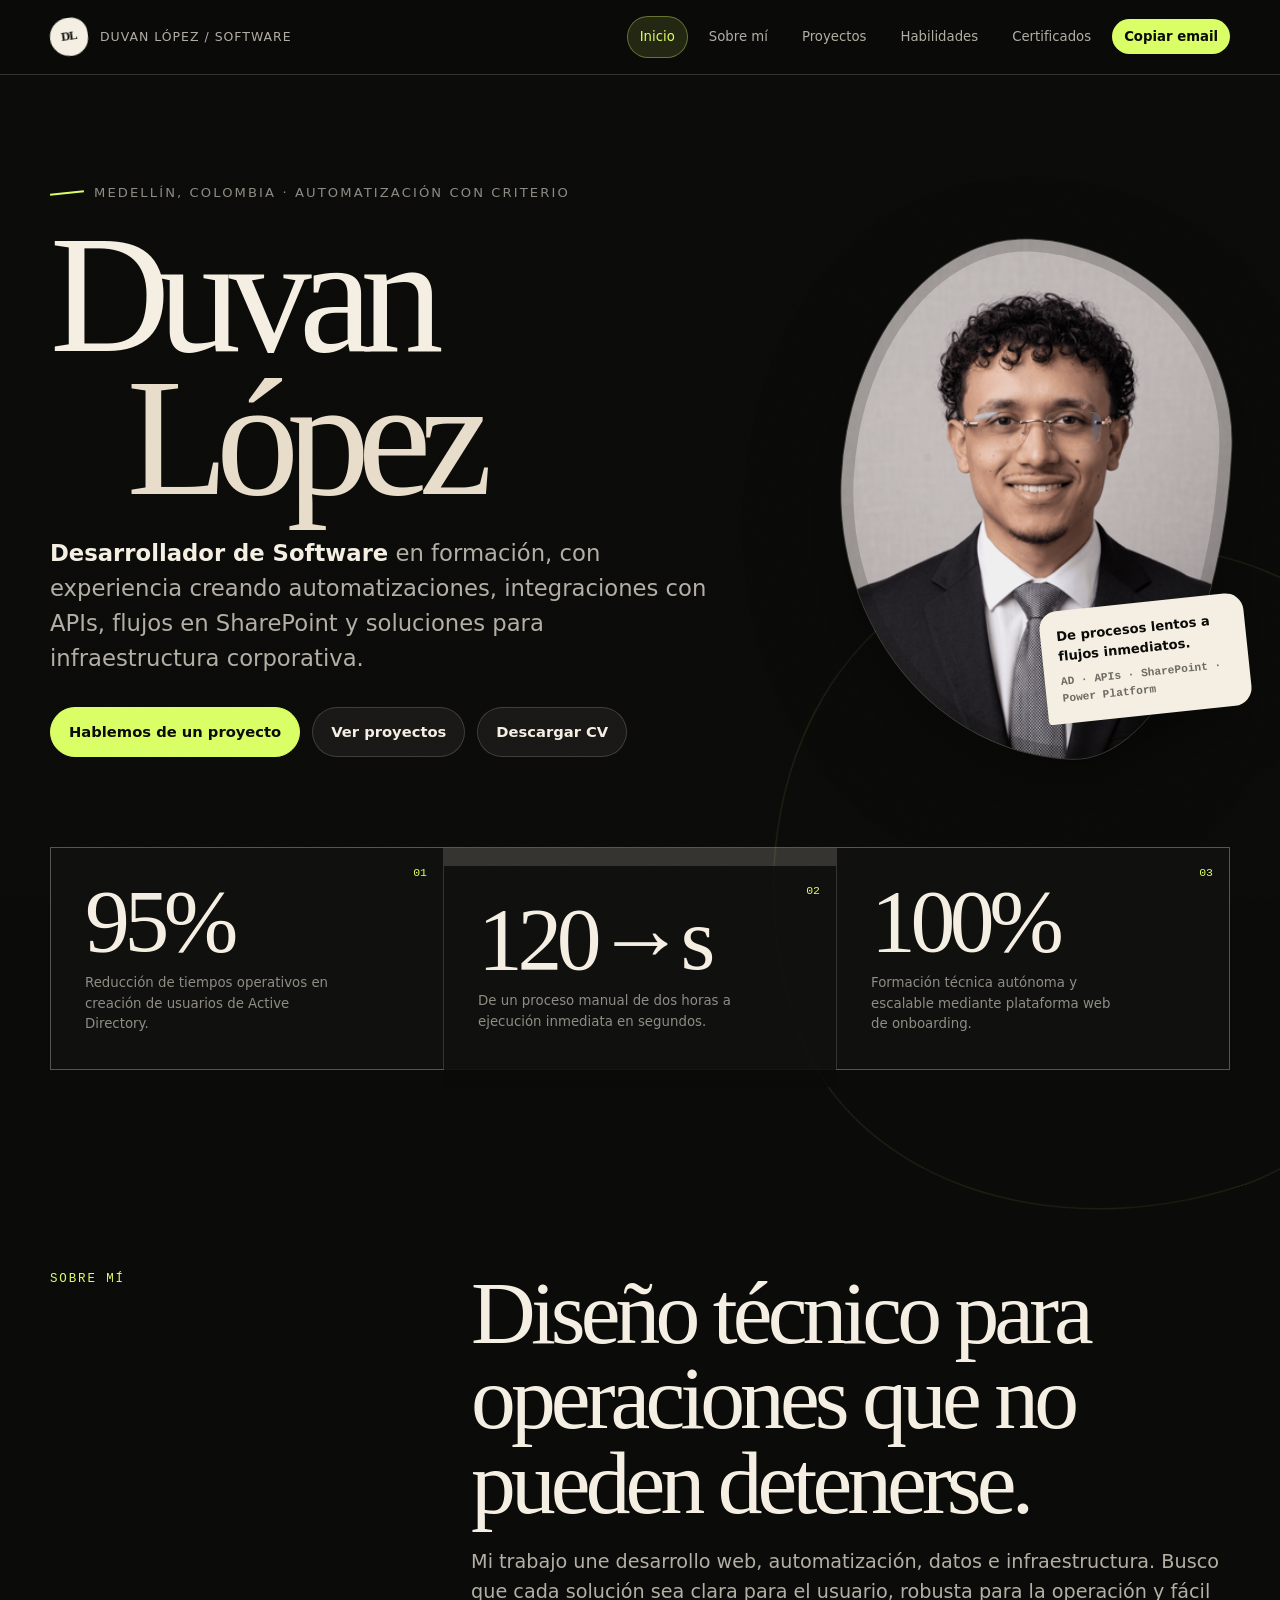
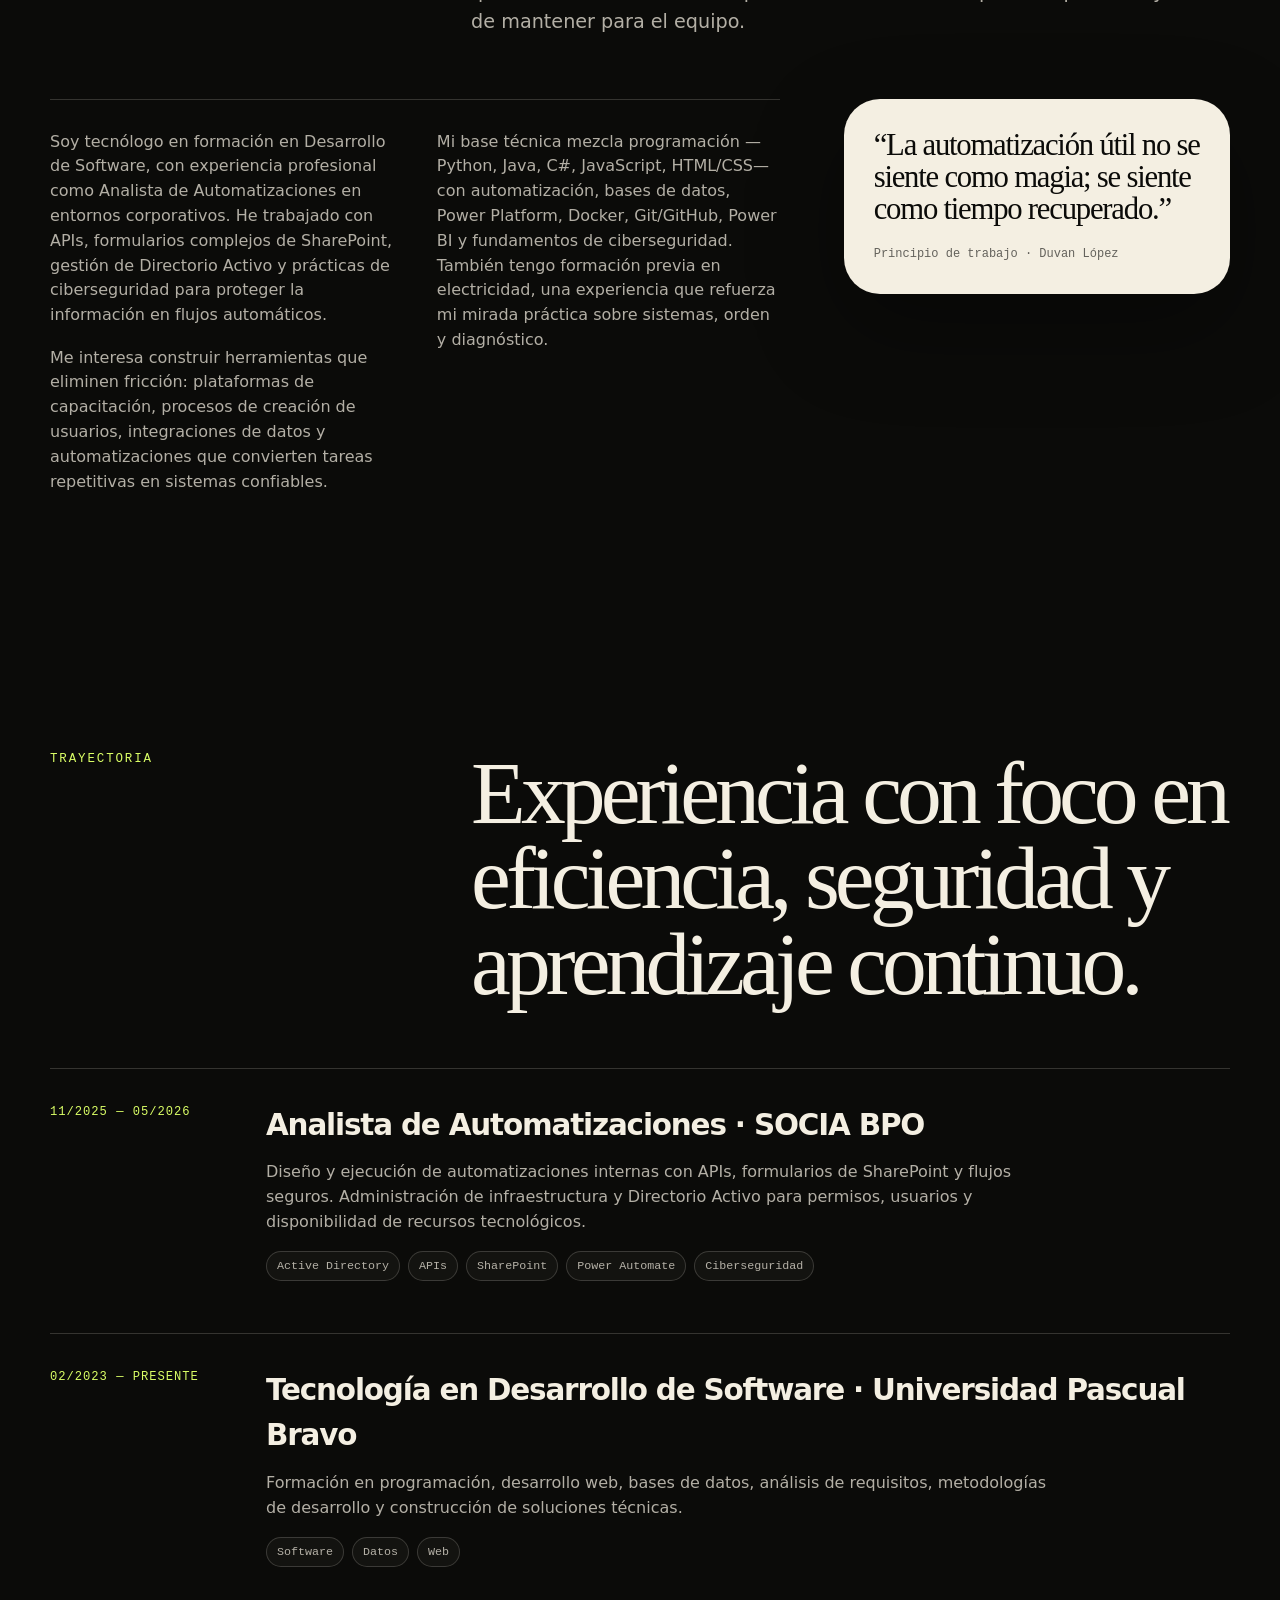
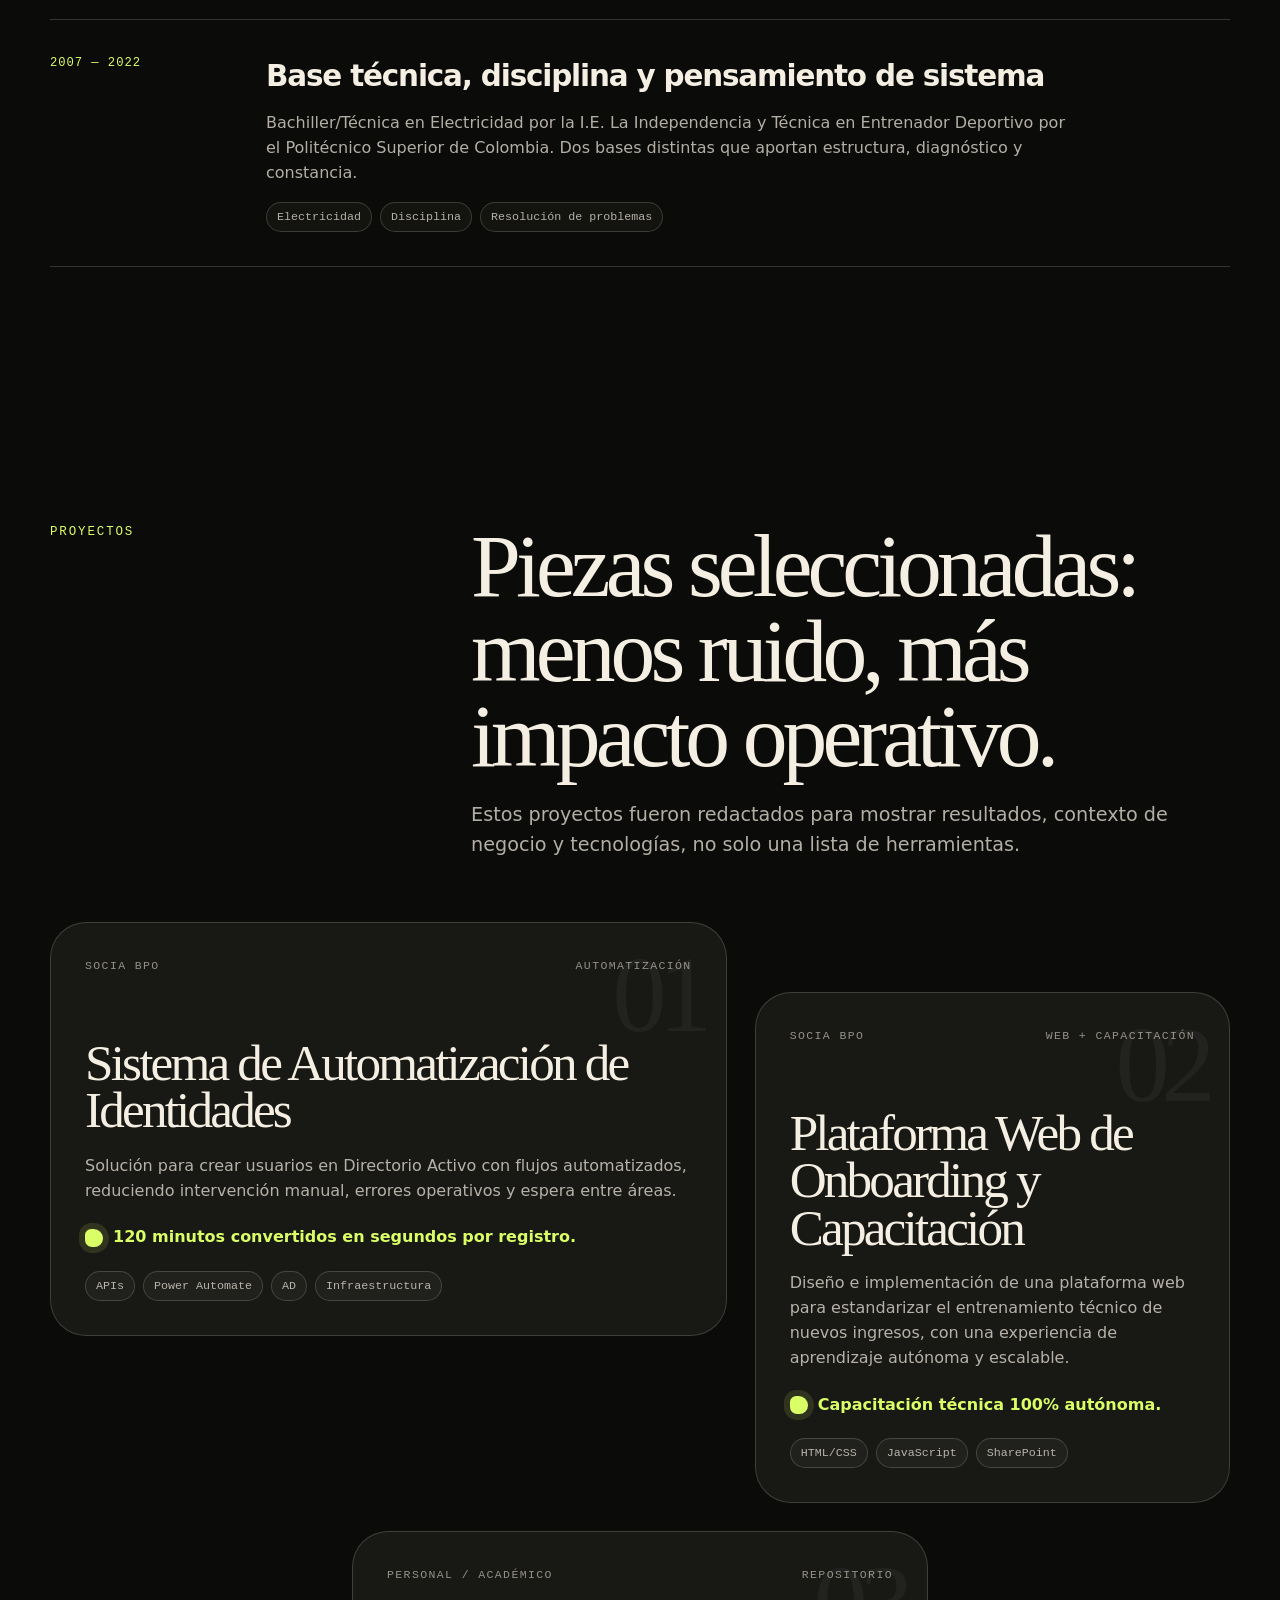
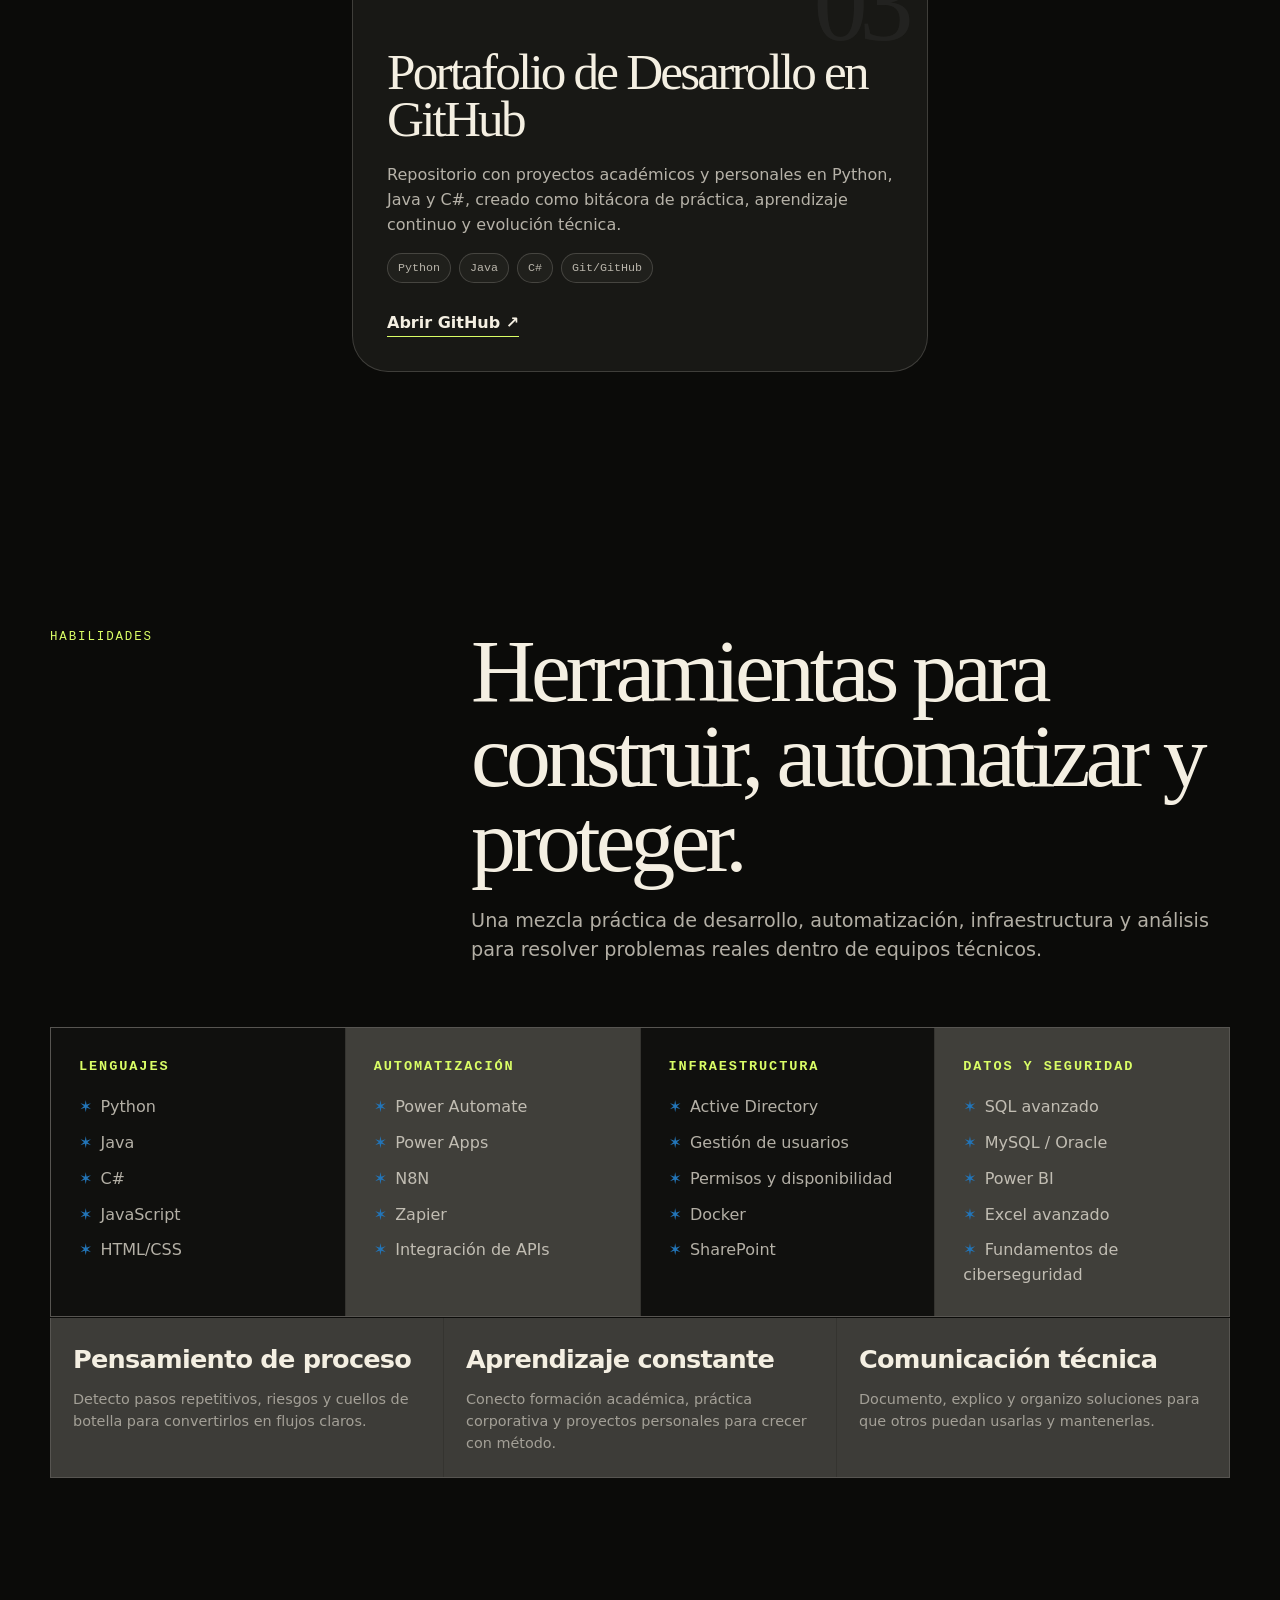
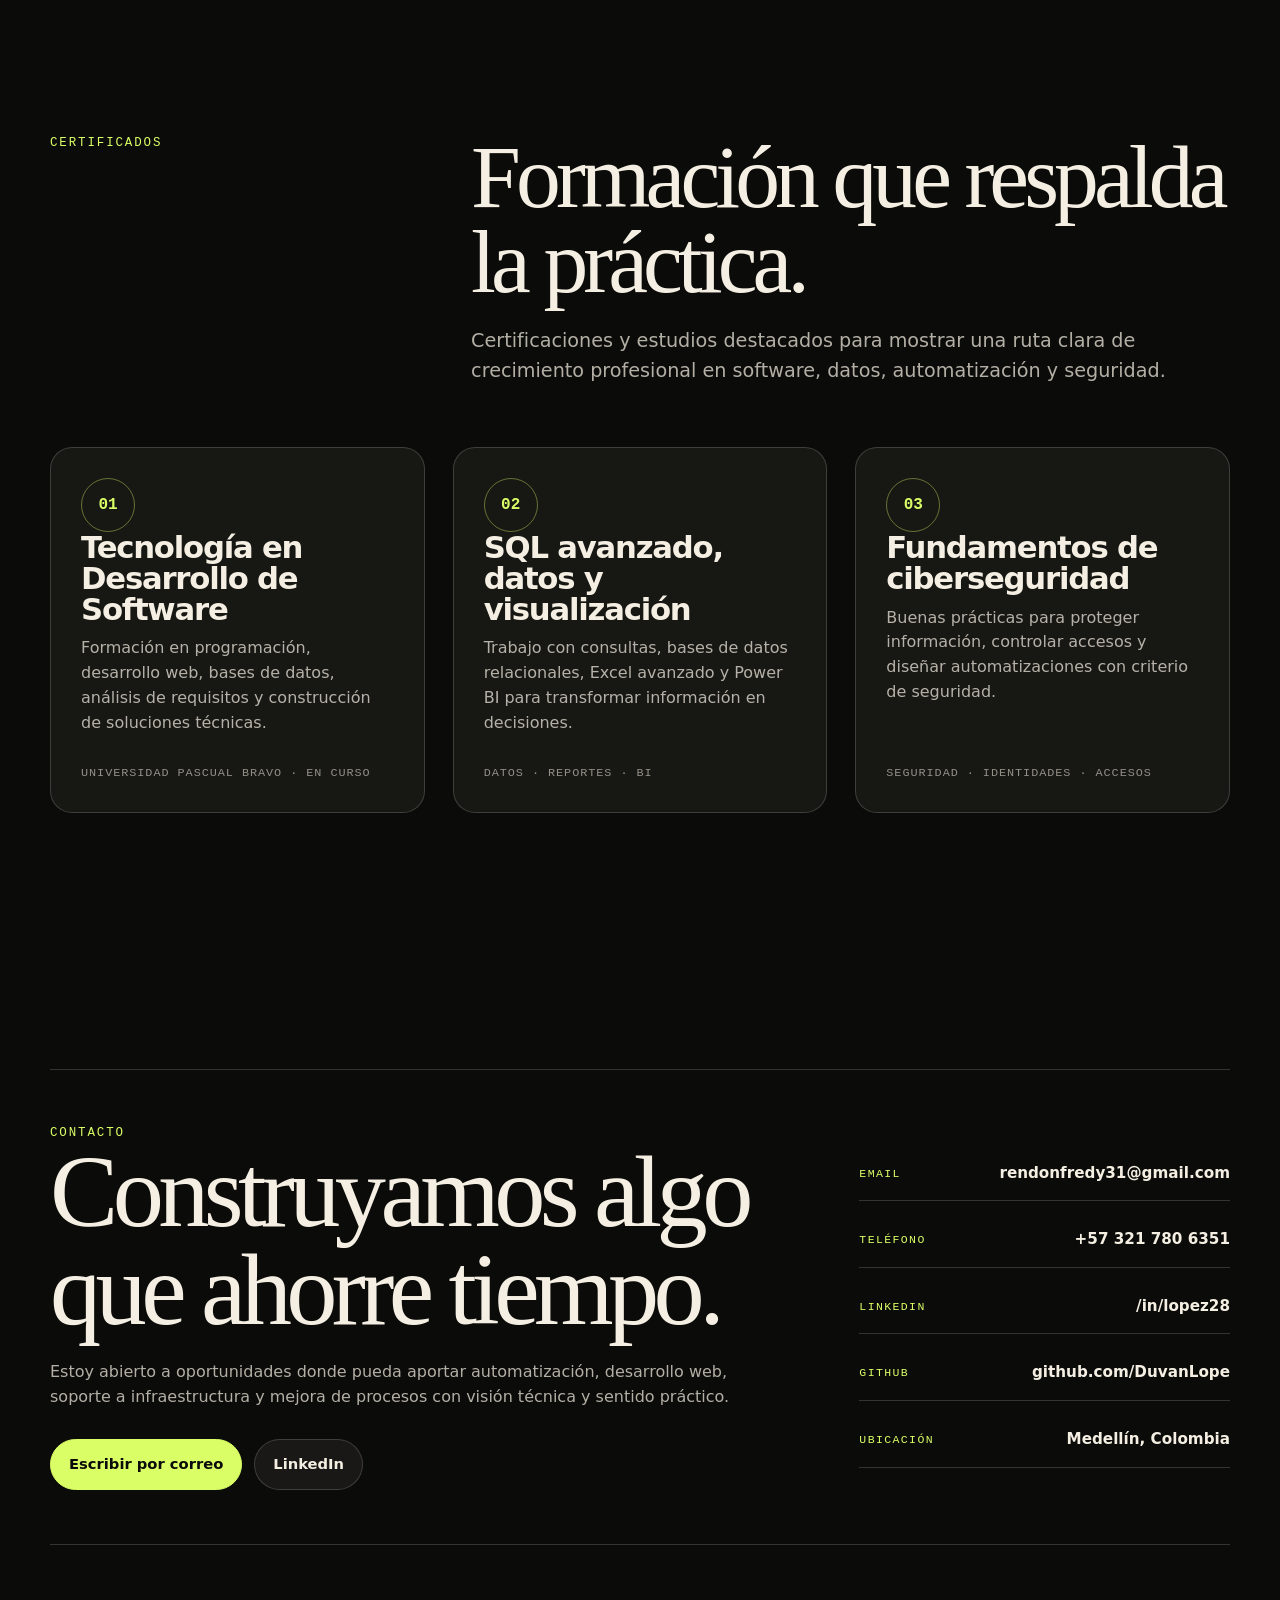
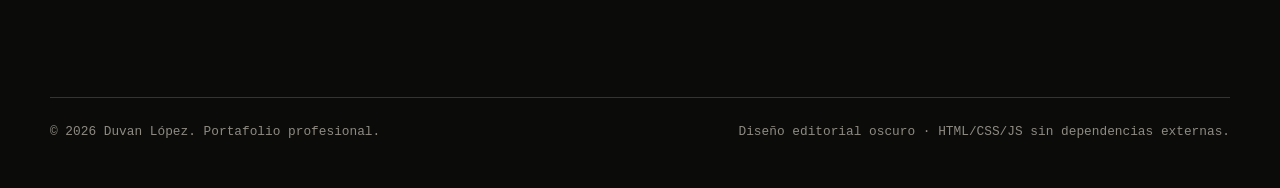
==== commit 3f3ea40f: "Actualizacion" ====
--- a/index.html
+++ b/index.html
@@ -141,6 +141,11 @@
       border-radius: 999px;
       transition: background .25s ease, color .25s ease, border-color .25s ease, transform .25s ease;
     }
+    .nav-links a.active {
+      background: rgba(218, 254, 102, .12);
+      border-color: rgba(218, 254, 102, .36);
+      color: var(--acid);
+    }
     .nav-links a:hover,
     .mini-btn:hover {
       background: rgba(244,239,226,.08);
@@ -156,6 +161,39 @@
       cursor: pointer;
       font-family: inherit;
     }
+    .menu-toggle {
+      display: none;
+      width: 44px;
+      height: 44px;
+      place-items: center;
+      border: 1px solid var(--line);
+      border-radius: 50%;
+      background: rgba(244,239,226,.06);
+      color: var(--paper);
+      cursor: pointer;
+    }
+    .menu-toggle span,
+    .menu-toggle span::before,
+    .menu-toggle span::after {
+      display: block;
+      width: 18px;
+      height: 2px;
+      background: currentColor;
+      border-radius: 999px;
+      transition: transform .24s ease, opacity .24s ease;
+    }
+    .menu-toggle span { position: relative; }
+    .menu-toggle span::before,
+    .menu-toggle span::after {
+      content: "";
+      position: absolute;
+      left: 0;
+    }
+    .menu-toggle span::before { top: -6px; }
+    .menu-toggle span::after { top: 6px; }
+    body.menu-open .menu-toggle span { background: transparent; }
+    body.menu-open .menu-toggle span::before { transform: translateY(6px) rotate(45deg); }
+    body.menu-open .menu-toggle span::after { transform: translateY(-6px) rotate(-45deg); }
 
     main { isolation: isolate; }
     .hero {
@@ -563,6 +601,84 @@
     }
     .stack-card li::before { content: "✶"; color: var(--blue); margin-right: 8px; }
 
+    .skill-strip {
+      display: grid;
+      grid-template-columns: repeat(3, minmax(0, 1fr));
+      gap: 1px;
+      margin-top: 1px;
+      border: 1px solid var(--line);
+      border-top: 0;
+      background: var(--line);
+    }
+    .skill-pill {
+      min-height: 116px;
+      padding: 22px;
+      background: rgba(244,239,226,.045);
+    }
+    .skill-pill b {
+      display: block;
+      color: var(--paper);
+      font-size: clamp(1.15rem, 2vw, 1.7rem);
+      letter-spacing: -.03em;
+    }
+    .skill-pill span {
+      display: block;
+      margin-top: 8px;
+      color: var(--muted);
+      font-size: .9rem;
+    }
+
+    .cert-grid {
+      display: grid;
+      grid-template-columns: repeat(3, minmax(0, 1fr));
+      gap: clamp(16px, 2.3vw, 28px);
+    }
+    .cert-card {
+      min-height: 260px;
+      display: flex;
+      flex-direction: column;
+      justify-content: space-between;
+      gap: 28px;
+      padding: clamp(22px, 3vw, 30px);
+      border: 1px solid var(--line);
+      border-radius: var(--radius);
+      background: rgba(244,239,226,.05);
+      transition: transform .28s ease, border-color .28s ease, background .28s ease;
+    }
+    .cert-card:hover {
+      transform: translateY(-8px);
+      border-color: rgba(35, 117, 184, .58);
+      background: rgba(35, 117, 184, .13);
+    }
+    .cert-badge {
+      width: 54px;
+      height: 54px;
+      display: grid;
+      place-items: center;
+      border: 1px solid rgba(218,254,102,.4);
+      border-radius: 50%;
+      color: var(--acid);
+      font-family: var(--mono);
+      font-weight: 800;
+    }
+    .cert-card h3 {
+      margin: 0;
+      font-size: clamp(1.35rem, 2.4vw, 2.25rem);
+      line-height: 1;
+      letter-spacing: -.04em;
+    }
+    .cert-card p {
+      margin: 12px 0 0;
+      color: var(--mist);
+    }
+    .cert-card small {
+      color: var(--muted);
+      font-family: var(--mono);
+      font-size: .74rem;
+      letter-spacing: .08em;
+      text-transform: uppercase;
+    }
+
     .contact-panel {
       display: grid;
       grid-template-columns: minmax(0, .9fr) minmax(280px, .44fr);
@@ -630,18 +746,46 @@
       .section-head { grid-template-columns: 1fr; }
       .project-card:nth-child(n) { grid-column: 1 / -1; margin-top: 0; transform: none; }
       .stack-board { grid-template-columns: repeat(2, minmax(0, 1fr)); }
+      .skill-strip, .cert-grid { grid-template-columns: 1fr; }
       .quote-card { position: relative; top: auto; transform: none; }
     }
 
     @media (max-width: 640px) {
       .wrap { width: min(100% - 24px, var(--max)); }
-      .nav-links { display: none; }
+      .nav { align-items: stretch; }
+      .brand { max-width: calc(100% - 56px); }
+      .menu-toggle {
+        display: grid;
+        position: absolute;
+        right: 12px;
+        top: 15px;
+      }
+      .nav-links {
+        display: grid;
+        width: 100%;
+        max-height: 0;
+        overflow: hidden;
+        opacity: 0;
+        transform: translateY(-8px);
+        transition: max-height .28s ease, opacity .28s ease, transform .28s ease;
+      }
+      body.menu-open .nav-links {
+        max-height: 440px;
+        opacity: 1;
+        transform: translateY(0);
+      }
+      .nav-links a,
+      .mini-btn {
+        width: 100%;
+        justify-content: center;
+      }
       .hero { padding-top: 46px; }
       .surname { margin-left: 0; }
       .portrait-frame, .portrait-frame img { min-height: 380px; }
       .portrait-note { position: relative; inset: auto; margin-top: 12px; width: auto; transform: rotate(-2deg); }
       .time-item { grid-template-columns: 1fr; }
       .stack-board { grid-template-columns: 1fr; }
+      .skill-pill, .cert-card { min-height: auto; }
       .contact-item { display: grid; gap: 6px; }
       .contact-item a { text-align: left; }
     }
@@ -661,11 +805,15 @@
         <span class="brand-mark" aria-hidden="true">DL</span>
         <span>Duvan López / Software</span>
       </a>
+      <button class="menu-toggle" type="button" aria-label="Abrir navegación" aria-expanded="false" data-menu-toggle>
+        <span aria-hidden="true"></span>
+      </button>
       <div class="nav-links" aria-label="Secciones">
-        <a href="#trayectoria">Trayectoria</a>
+        <a href="#inicio">Inicio</a>
+        <a href="#sobre-mi">Sobre mí</a>
         <a href="#proyectos">Proyectos</a>
-        <a href="#stack">Stack</a>
-        <a href="#contacto">Contacto</a>
+        <a href="#habilidades">Habilidades</a>
+        <a href="#certificados">Certificados</a>
         <button class="mini-btn" type="button" data-copy-email>Copiar email</button>
       </div>
     </nav>
@@ -712,11 +860,11 @@
       </div>
     </section>
 
-    <section class="wrap" id="perfil" aria-labelledby="perfil-title">
+    <section class="wrap" id="sobre-mi" aria-labelledby="sobre-mi-title">
       <div class="section-head reveal">
-        <p class="section-kicker">Perfil</p>
+        <p class="section-kicker">Sobre mí</p>
         <div>
-          <h2 id="perfil-title">Diseño técnico para operaciones que no pueden detenerse.</h2>
+          <h2 id="sobre-mi-title">Diseño técnico para operaciones que no pueden detenerse.</h2>
           <p class="lead">Mi trabajo une desarrollo web, automatización, datos e infraestructura. Busco que cada solución sea clara para el usuario, robusta para la operación y fácil de mantener para el equipo.</p>
         </div>
       </div>
@@ -815,11 +963,12 @@
       </div>
     </section>
 
-    <section class="wrap" id="stack" aria-labelledby="stack-title">
+    <section class="wrap" id="habilidades" aria-labelledby="habilidades-title">
       <div class="section-head reveal">
-        <p class="section-kicker">Stack</p>
+        <p class="section-kicker">Habilidades</p>
         <div>
-          <h2 id="stack-title">Herramientas para construir, automatizar y proteger.</h2>
+          <h2 id="habilidades-title">Herramientas para construir, automatizar y proteger.</h2>
+          <p class="lead">Una mezcla práctica de desarrollo, automatización, infraestructura y análisis para resolver problemas reales dentro de equipos técnicos.</p>
         </div>
       </div>
       <div class="stack-board reveal">
@@ -864,6 +1013,56 @@
           </ul>
         </article>
       </div>
+      <div class="skill-strip reveal" aria-label="Fortalezas profesionales">
+        <div class="skill-pill">
+          <b>Pensamiento de proceso</b>
+          <span>Detecto pasos repetitivos, riesgos y cuellos de botella para convertirlos en flujos claros.</span>
+        </div>
+        <div class="skill-pill">
+          <b>Aprendizaje constante</b>
+          <span>Conecto formación académica, práctica corporativa y proyectos personales para crecer con método.</span>
+        </div>
+        <div class="skill-pill">
+          <b>Comunicación técnica</b>
+          <span>Documento, explico y organizo soluciones para que otros puedan usarlas y mantenerlas.</span>
+        </div>
+      </div>
+    </section>
+
+    <section class="wrap" id="certificados" aria-labelledby="certificados-title">
+      <div class="section-head reveal">
+        <p class="section-kicker">Certificados</p>
+        <div>
+          <h2 id="certificados-title">Formación que respalda la práctica.</h2>
+          <p class="lead">Certificaciones y estudios destacados para mostrar una ruta clara de crecimiento profesional en software, datos, automatización y seguridad.</p>
+        </div>
+      </div>
+      <div class="cert-grid reveal">
+        <article class="cert-card">
+          <div>
+            <div class="cert-badge">01</div>
+            <h3>Tecnología en Desarrollo de Software</h3>
+            <p>Formación en programación, desarrollo web, bases de datos, análisis de requisitos y construcción de soluciones técnicas.</p>
+          </div>
+          <small>Universidad Pascual Bravo · En curso</small>
+        </article>
+        <article class="cert-card">
+          <div>
+            <div class="cert-badge">02</div>
+            <h3>SQL avanzado, datos y visualización</h3>
+            <p>Trabajo con consultas, bases de datos relacionales, Excel avanzado y Power BI para transformar información en decisiones.</p>
+          </div>
+          <small>Datos · Reportes · BI</small>
+        </article>
+        <article class="cert-card">
+          <div>
+            <div class="cert-badge">03</div>
+            <h3>Fundamentos de ciberseguridad</h3>
+            <p>Buenas prácticas para proteger información, controlar accesos y diseñar automatizaciones con criterio de seguridad.</p>
+          </div>
+          <small>Seguridad · Identidades · Accesos</small>
+        </article>
+      </div>
     </section>
 
     <section class="wrap" id="contacto" aria-labelledby="contacto-title">
@@ -899,6 +1098,27 @@
     const email = "rendonfredy31@gmail.com";
     const year = document.querySelector("#year");
     if (year) year.textContent = new Date().getFullYear();
+
+    const menuToggle = document.querySelector("[data-menu-toggle]");
+    const navLinks = document.querySelectorAll(".nav-links a");
+
+    if (menuToggle) {
+      menuToggle.addEventListener("click", () => {
+        const isOpen = document.body.classList.toggle("menu-open");
+        menuToggle.setAttribute("aria-expanded", String(isOpen));
+        menuToggle.setAttribute("aria-label", isOpen ? "Cerrar navegación" : "Abrir navegación");
+      });
+    }
+
+    navLinks.forEach((link) => {
+      link.addEventListener("click", () => {
+        document.body.classList.remove("menu-open");
+        if (menuToggle) {
+          menuToggle.setAttribute("aria-expanded", "false");
+          menuToggle.setAttribute("aria-label", "Abrir navegación");
+        }
+      });
+    });
 
     const copyButton = document.querySelector("[data-copy-email]");
     if (copyButton) {
@@ -914,6 +1134,7 @@
     }
 
     const revealItems = document.querySelectorAll(".reveal");
+    const sections = document.querySelectorAll("main section[id]");
     if ("IntersectionObserver" in window) {
       const observer = new IntersectionObserver((entries) => {
         entries.forEach((entry) => {
@@ -924,6 +1145,17 @@
         });
       }, { threshold: 0.12 });
       revealItems.forEach((item) => observer.observe(item));
+
+      const navObserver = new IntersectionObserver((entries) => {
+        entries.forEach((entry) => {
+          if (entry.isIntersecting) {
+            navLinks.forEach((link) => {
+              link.classList.toggle("active", link.getAttribute("href") === `#${entry.target.id}`);
+            });
+          }
+        });
+      }, { rootMargin: "-42% 0px -48% 0px", threshold: 0.01 });
+      sections.forEach((section) => navObserver.observe(section));
     } else {
       revealItems.forEach((item) => item.classList.add("visible"));
     }
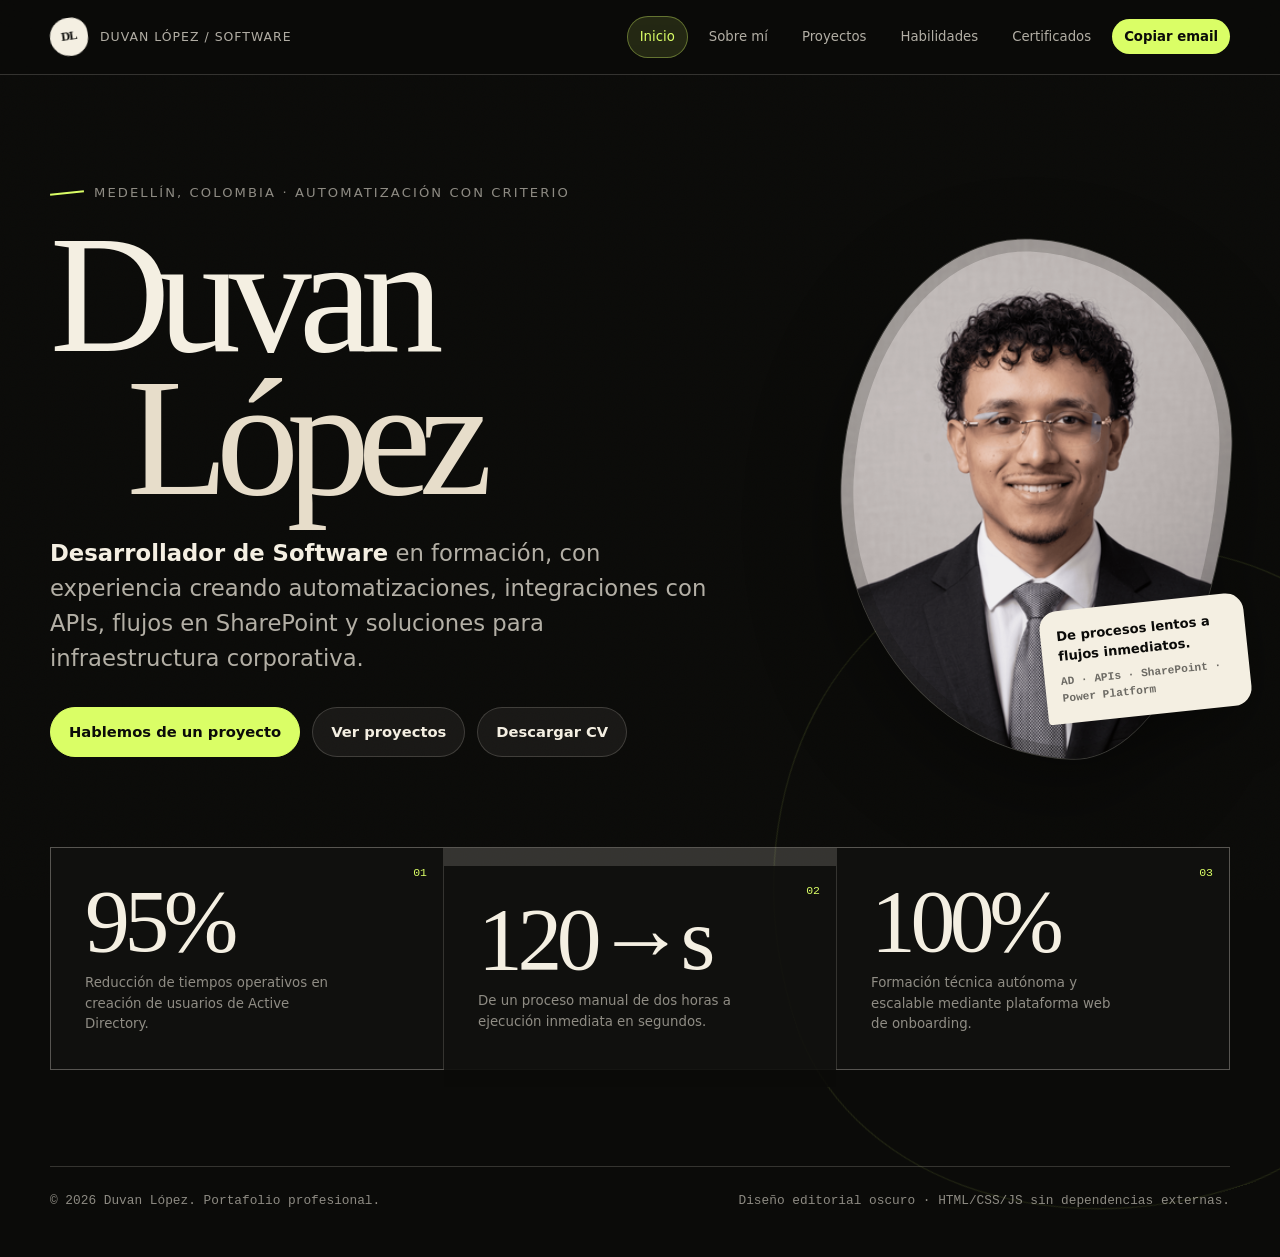
==== commit fe5f0252: "PAginas separadas" ====
--- a/index.html
+++ b/index.html
@@ -3,805 +3,17 @@
 <head>
   <meta charset="utf-8" />
   <meta name="viewport" content="width=device-width, initial-scale=1" />
-  <meta name="description" content="Portafolio profesional de Duvan López, desarrollador de software especializado en automatización, APIs, SharePoint, Active Directory, datos y ciberseguridad." />
+  <meta name="description" content="Inicio del portafolio profesional de Duvan López, desarrollador de software enfocado en automatización, APIs, SharePoint y soluciones corporativas." />
   <meta name="theme-color" content="#0b0b09" />
-  <title>Duvan López — Desarrollador de Software & Automatización</title>
-  <style>
-    :root {
-      --ink: #0b0b09;
-      --paper: #f4efe2;
-      --paper-soft: #e7ddca;
-      --mist: rgba(244, 239, 226, .72);
-      --muted: rgba(244, 239, 226, .56);
-      --line: rgba(244, 239, 226, .18);
-      --blue: #2375b8;
-      --acid: #dafe66;
-      --rust: #b86c44;
-      --card: rgba(244, 239, 226, .055);
-      --max: 1180px;
-      --radius-xl: 36px;
-      --radius: 22px;
-      --shadow: 0 34px 90px rgba(0,0,0,.34);
-      --serif: Georgia, "Times New Roman", Times, serif;
-      --sans: Inter, ui-sans-serif, system-ui, -apple-system, BlinkMacSystemFont, "Segoe UI", sans-serif;
-      --mono: "SFMono-Regular", Consolas, "Liberation Mono", Menlo, monospace;
-    }
-
-    * { box-sizing: border-box; }
-    html { scroll-behavior: smooth; }
-    body {
-      margin: 0;
-      background: var(--ink);
-      color: var(--paper);
-      font-family: var(--sans);
-      line-height: 1.55;
-      overflow-x: hidden;
-      text-rendering: optimizeLegibility;
-    }
-
-    body::before {
-      content: "";
-      position: fixed;
-      inset: 0;
-      pointer-events: none;
-      z-index: -2;
-      opacity: .16;
-      background-image:
-        url("data:image/svg+xml,%3Csvg xmlns='http://www.w3.org/2000/svg' width='160' height='160' viewBox='0 0 160 160'%3E%3Cfilter id='n'%3E%3CfeTurbulence type='fractalNoise' baseFrequency='.86' numOctaves='2' stitchTiles='stitch'/%3E%3C/filter%3E%3Crect width='160' height='160' filter='url(%23n)' opacity='.72'/%3E%3C/svg%3E");
-      mix-blend-mode: soft-light;
-    }
-
-    body::after {
-      content: "";
-      position: fixed;
-      inset: auto -12vw -35vh auto;
-      width: 52vw;
-      height: 52vw;
-      border: 1px solid rgba(218, 254, 102, .12);
-      border-radius: 47% 53% 44% 56% / 56% 37% 63% 44%;
-      transform: rotate(-18deg);
-      pointer-events: none;
-      z-index: -1;
-    }
-
-    a { color: inherit; text-decoration: none; }
-    a:focus-visible, button:focus-visible {
-      outline: 2px solid var(--acid);
-      outline-offset: 4px;
-    }
-
-    .wrap { width: min(var(--max), calc(100% - 36px)); margin-inline: auto; }
-
-    .skip-link {
-      position: absolute;
-      left: -999px;
-      top: 12px;
-      background: var(--acid);
-      color: var(--ink);
-      padding: 12px 16px;
-      z-index: 20;
-      border-radius: 999px;
-      font-weight: 800;
-    }
-    .skip-link:focus { left: 14px; }
-
-    header {
-      position: sticky;
-      top: 0;
-      z-index: 10;
-      backdrop-filter: blur(18px);
-      background: rgba(11, 11, 9, .72);
-      border-bottom: 1px solid var(--line);
-    }
-
-    .nav {
-      display: flex;
-      align-items: center;
-      justify-content: space-between;
-      gap: 18px;
-      min-height: 74px;
-    }
-
-    .brand {
-      display: inline-flex;
-      align-items: center;
-      gap: 12px;
-      letter-spacing: .08em;
-      text-transform: uppercase;
-      font-size: .78rem;
-      color: var(--mist);
-    }
-    .brand-mark {
-      width: 38px;
-      height: 38px;
-      display: grid;
-      place-items: center;
-      color: var(--ink);
-      background: var(--paper);
-      border-radius: 50% 44% 48% 52%;
-      font-family: var(--serif);
-      font-weight: 800;
-      letter-spacing: -.08em;
-      transform: rotate(-8deg);
-    }
-
-    .nav-links {
-      display: flex;
-      align-items: center;
-      gap: 8px;
-      flex-wrap: wrap;
-      justify-content: flex-end;
-    }
-    .nav-links a,
-    .mini-btn {
-      border: 1px solid transparent;
-      color: var(--mist);
-      font-size: .83rem;
-      padding: 10px 12px;
-      border-radius: 999px;
-      transition: background .25s ease, color .25s ease, border-color .25s ease, transform .25s ease;
-    }
-    .nav-links a.active {
-      background: rgba(218, 254, 102, .12);
-      border-color: rgba(218, 254, 102, .36);
-      color: var(--acid);
-    }
-    .nav-links a:hover,
-    .mini-btn:hover {
-      background: rgba(244,239,226,.08);
-      border-color: var(--line);
-      color: var(--paper);
-      transform: translateY(-1px);
-    }
-    .mini-btn {
-      background: var(--acid);
-      color: var(--ink);
-      font-weight: 800;
-      border: 0;
-      cursor: pointer;
-      font-family: inherit;
-    }
-    .menu-toggle {
-      display: none;
-      width: 44px;
-      height: 44px;
-      place-items: center;
-      border: 1px solid var(--line);
-      border-radius: 50%;
-      background: rgba(244,239,226,.06);
-      color: var(--paper);
-      cursor: pointer;
-    }
-    .menu-toggle span,
-    .menu-toggle span::before,
-    .menu-toggle span::after {
-      display: block;
-      width: 18px;
-      height: 2px;
-      background: currentColor;
-      border-radius: 999px;
-      transition: transform .24s ease, opacity .24s ease;
-    }
-    .menu-toggle span { position: relative; }
-    .menu-toggle span::before,
-    .menu-toggle span::after {
-      content: "";
-      position: absolute;
-      left: 0;
-    }
-    .menu-toggle span::before { top: -6px; }
-    .menu-toggle span::after { top: 6px; }
-    body.menu-open .menu-toggle span { background: transparent; }
-    body.menu-open .menu-toggle span::before { transform: translateY(6px) rotate(45deg); }
-    body.menu-open .menu-toggle span::after { transform: translateY(-6px) rotate(-45deg); }
-
-    main { isolation: isolate; }
-    .hero {
-      min-height: calc(100svh - 74px);
-      padding: clamp(58px, 8vw, 116px) 0 72px;
-      display: grid;
-      align-items: end;
-      position: relative;
-    }
-
-    .hero-grid {
-      display: grid;
-      grid-template-columns: minmax(0, 1.08fr) minmax(300px, .72fr);
-      gap: clamp(28px, 5vw, 72px);
-      align-items: end;
-    }
-
-    .eyebrow {
-      margin: 0 0 20px;
-      display: inline-flex;
-      align-items: center;
-      gap: 10px;
-      color: var(--muted);
-      font-size: .82rem;
-      letter-spacing: .16em;
-      text-transform: uppercase;
-    }
-    .eyebrow::before {
-      content: "";
-      width: 34px;
-      height: 2px;
-      background: var(--acid);
-      transform: rotate(-6deg);
-    }
-
-    h1 {
-      margin: 0;
-      max-width: 900px;
-      font-family: var(--serif);
-      font-weight: 500;
-      letter-spacing: -.075em;
-      line-height: .86;
-      font-size: clamp(4.2rem, 13vw, 12.5rem);
-    }
-    .surname {
-      display: inline-block;
-      margin-left: clamp(14px, 6vw, 90px);
-      color: var(--paper-soft);
-    }
-
-    .role-line {
-      margin: 26px 0 0;
-      max-width: 720px;
-      color: var(--mist);
-      font-size: clamp(1.02rem, 1.8vw, 1.42rem);
-    }
-    .role-line strong { color: var(--paper); font-weight: 700; }
-
-    .hero-actions {
-      display: flex;
-      align-items: center;
-      gap: 12px;
-      flex-wrap: wrap;
-      margin-top: 30px;
-    }
-    .button {
-      display: inline-flex;
-      align-items: center;
-      justify-content: center;
-      gap: 10px;
-      min-height: 48px;
-      padding: 13px 18px;
-      border-radius: 999px;
-      font-size: .92rem;
-      font-weight: 850;
-      border: 1px solid var(--line);
-      color: var(--paper);
-      background: rgba(244,239,226,.06);
-      box-shadow: none;
-      transition: transform .25s ease, background .25s ease, border-color .25s ease;
-    }
-    .button:hover { transform: translateY(-2px); border-color: rgba(244,239,226,.34); background: rgba(244,239,226,.1); }
-    .button.primary { background: var(--acid); border-color: var(--acid); color: var(--ink); }
-    .button.primary:hover { background: var(--paper); border-color: var(--paper); }
-
-    .portrait-card {
-      position: relative;
-      margin-inline: auto 0;
-      width: min(390px, 100%);
-    }
-    .portrait-frame {
-      position: relative;
-      overflow: hidden;
-      min-height: 512px;
-      border-radius: 46% 54% 38% 62% / 48% 39% 61% 52%;
-      background: rgba(244,239,226,.09);
-      box-shadow: var(--shadow);
-      transform: rotate(2.5deg);
-      border: 1px solid rgba(244,239,226,.14);
-    }
-    .portrait-frame img {
-      display: block;
-      width: 100%;
-      height: 100%;
-      min-height: 512px;
-      object-fit: cover;
-      filter: saturate(.82) contrast(1.05) brightness(.94);
-      transform: scale(1.025) rotate(-2.5deg);
-    }
-    .portrait-frame::after {
-      content: "";
-      position: absolute;
-      inset: 0;
-      border-radius: inherit;
-      box-shadow: inset 0 0 0 12px rgba(11,11,9,.18);
-      pointer-events: none;
-    }
-    .portrait-note {
-      position: absolute;
-      right: -18px;
-      bottom: 42px;
-      width: 205px;
-      padding: 16px;
-      background: var(--paper);
-      color: var(--ink);
-      border-radius: 18px 18px 18px 4px;
-      box-shadow: 0 20px 52px rgba(0,0,0,.26);
-      transform: rotate(-6deg);
-      font-size: .82rem;
-      font-weight: 700;
-    }
-    .portrait-note span {
-      display: block;
-      margin-top: 6px;
-      color: rgba(11,11,9,.58);
-      font-family: var(--mono);
-      font-weight: 600;
-      font-size: .7rem;
-    }
-
-    .metrics {
-      margin-top: clamp(44px, 7vw, 96px);
-      display: grid;
-      grid-template-columns: repeat(3, minmax(0, 1fr));
-      gap: 1px;
-      border: 1px solid var(--line);
-      background: var(--line);
-      transform: rotate(-.35deg);
-    }
-    .metric {
-      background: rgba(11,11,9,.86);
-      padding: clamp(20px, 3vw, 34px);
-      min-height: 156px;
-      position: relative;
-      overflow: hidden;
-    }
-    .metric:nth-child(2) { transform: translateY(18px); }
-    .metric b {
-      display: block;
-      font-family: var(--serif);
-      font-size: clamp(2.8rem, 7vw, 6.5rem);
-      line-height: .86;
-      font-weight: 500;
-      letter-spacing: -.06em;
-      color: var(--paper);
-    }
-    .metric small {
-      display: block;
-      margin-top: 14px;
-      color: var(--muted);
-      max-width: 260px;
-    }
-    .metric em {
-      position: absolute;
-      top: 16px;
-      right: 16px;
-      color: var(--acid);
-      font-style: normal;
-      font-family: var(--mono);
-      font-size: .72rem;
-    }
-
-    section { padding: clamp(70px, 10vw, 134px) 0; }
-    .section-head {
-      display: grid;
-      grid-template-columns: minmax(160px, .32fr) minmax(0, .68fr);
-      gap: clamp(24px, 5vw, 64px);
-      align-items: start;
-      margin-bottom: clamp(30px, 5vw, 62px);
-    }
-    .section-kicker {
-      margin: 0;
-      color: var(--acid);
-      font-family: var(--mono);
-      font-size: .78rem;
-      letter-spacing: .15em;
-      text-transform: uppercase;
-    }
-    h2 {
-      margin: 0;
-      font-family: var(--serif);
-      font-weight: 500;
-      letter-spacing: -.055em;
-      line-height: .95;
-      font-size: clamp(2.8rem, 7vw, 7.4rem);
-    }
-    .lead {
-      margin: 22px 0 0;
-      max-width: 800px;
-      color: var(--mist);
-      font-size: clamp(1rem, 1.5vw, 1.2rem);
-    }
-
-    .about-grid {
-      display: grid;
-      grid-template-columns: minmax(0, .85fr) minmax(280px, .45fr);
-      gap: clamp(24px, 5vw, 64px);
-      align-items: start;
-    }
-    .essay {
-      border-top: 1px solid var(--line);
-      padding-top: 30px;
-      columns: 2 280px;
-      column-gap: 44px;
-      color: var(--mist);
-      font-size: 1rem;
-    }
-    .essay p { margin: 0 0 1.1em; break-inside: avoid; }
-    .quote-card {
-      position: sticky;
-      top: 110px;
-      background: var(--paper);
-      color: var(--ink);
-      border-radius: var(--radius-xl);
-      padding: 30px;
-      transform: rotate(1.8deg);
-      box-shadow: var(--shadow);
-    }
-    .quote-card p {
-      margin: 0;
-      font-family: var(--serif);
-      font-size: clamp(1.45rem, 2.4vw, 2.1rem);
-      line-height: 1.05;
-      letter-spacing: -.04em;
-    }
-    .quote-card small {
-      display: block;
-      margin-top: 20px;
-      color: rgba(11,11,9,.62);
-      font-family: var(--mono);
-      font-size: .75rem;
-    }
-
-    .timeline {
-      display: grid;
-      gap: 18px;
-    }
-    .time-item {
-      display: grid;
-      grid-template-columns: 168px minmax(0, 1fr);
-      gap: clamp(18px, 4vw, 48px);
-      padding: clamp(20px, 3vw, 34px) 0;
-      border-top: 1px solid var(--line);
-    }
-    .time-item:last-child { border-bottom: 1px solid var(--line); }
-    .time-date {
-      font-family: var(--mono);
-      font-size: .76rem;
-      color: var(--acid);
-      letter-spacing: .08em;
-      text-transform: uppercase;
-    }
-    .time-body h3 {
-      margin: 0;
-      font-size: clamp(1.25rem, 2.3vw, 2.2rem);
-      letter-spacing: -.04em;
-    }
-    .time-body p { margin: 12px 0 0; color: var(--mist); max-width: 800px; }
-    .tag-row { display: flex; gap: 8px; flex-wrap: wrap; margin-top: 16px; }
-    .tag {
-      display: inline-flex;
-      align-items: center;
-      min-height: 28px;
-      padding: 5px 10px;
-      border: 1px solid rgba(244,239,226,.18);
-      border-radius: 999px;
-      color: var(--mist);
-      font-size: .73rem;
-      font-family: var(--mono);
-      background: rgba(244,239,226,.035);
-    }
-
-    .projects {
-      display: grid;
-      grid-template-columns: repeat(12, 1fr);
-      gap: clamp(16px, 2.3vw, 28px);
-      align-items: start;
-    }
-    .project-card {
-      position: relative;
-      min-height: 390px;
-      display: flex;
-      flex-direction: column;
-      justify-content: space-between;
-      border: 1px solid var(--line);
-      border-radius: var(--radius-xl);
-      padding: clamp(22px, 3vw, 34px);
-      background: var(--card);
-      overflow: hidden;
-      transition: transform .28s ease, border-color .28s ease, background .28s ease;
-    }
-    .project-card:hover { transform: translateY(-8px) rotate(0deg); border-color: rgba(218,254,102,.44); background: rgba(244,239,226,.075); }
-    .project-card:nth-child(1) { grid-column: span 7; transform: rotate(-1.2deg); }
-    .project-card:nth-child(2) { grid-column: span 5; margin-top: 70px; transform: rotate(1.1deg); }
-    .project-card:nth-child(3) { grid-column: 4 / span 6; transform: rotate(-.65deg); }
-    .project-card::before {
-      content: attr(data-index);
-      position: absolute;
-      right: 22px;
-      top: 18px;
-      font-family: var(--serif);
-      font-size: 6.8rem;
-      line-height: 1;
-      color: rgba(244,239,226,.05);
-      letter-spacing: -.08em;
-    }
-    .project-meta {
-      display: flex;
-      align-items: center;
-      justify-content: space-between;
-      gap: 18px;
-      color: var(--muted);
-      font-family: var(--mono);
-      font-size: .72rem;
-      text-transform: uppercase;
-      letter-spacing: .12em;
-    }
-    .project-card h3 {
-      margin: clamp(44px, 5vw, 70px) 0 0;
-      max-width: 620px;
-      font-family: var(--serif);
-      font-size: clamp(2rem, 4vw, 4.2rem);
-      line-height: .93;
-      letter-spacing: -.055em;
-      font-weight: 500;
-    }
-    .project-card p {
-      margin: 20px 0 0;
-      max-width: 680px;
-      color: var(--mist);
-    }
-    .project-card .result {
-      display: inline-flex;
-      align-items: center;
-      gap: 10px;
-      margin-top: 22px;
-      color: var(--acid);
-      font-weight: 800;
-    }
-    .project-card .result::before {
-      content: "";
-      width: 18px;
-      height: 18px;
-      border-radius: 40% 60% 55% 45%;
-      background: var(--acid);
-      box-shadow: 0 0 0 6px rgba(218,254,102,.12);
-    }
-    .project-link {
-      align-self: flex-start;
-      margin-top: 28px;
-      color: var(--paper);
-      border-bottom: 1px solid var(--acid);
-      font-weight: 850;
-    }
-    .project-link:hover { color: var(--acid); }
-
-    .stack-board {
-      display: grid;
-      grid-template-columns: repeat(4, minmax(0, 1fr));
-      gap: 1px;
-      border: 1px solid var(--line);
-      background: var(--line);
-    }
-    .stack-card {
-      min-height: 240px;
-      padding: clamp(18px, 2.5vw, 28px);
-      background: rgba(11,11,9,.86);
-    }
-    .stack-card:nth-child(2n) { background: rgba(244,239,226,.055); }
-    .stack-card h3 {
-      margin: 0 0 18px;
-      font-size: .85rem;
-      letter-spacing: .14em;
-      text-transform: uppercase;
-      color: var(--acid);
-      font-family: var(--mono);
-    }
-    .stack-card ul {
-      list-style: none;
-      margin: 0;
-      padding: 0;
-      display: grid;
-      gap: 11px;
-      color: var(--mist);
-    }
-    .stack-card li::before { content: "✶"; color: var(--blue); margin-right: 8px; }
-
-    .skill-strip {
-      display: grid;
-      grid-template-columns: repeat(3, minmax(0, 1fr));
-      gap: 1px;
-      margin-top: 1px;
-      border: 1px solid var(--line);
-      border-top: 0;
-      background: var(--line);
-    }
-    .skill-pill {
-      min-height: 116px;
-      padding: 22px;
-      background: rgba(244,239,226,.045);
-    }
-    .skill-pill b {
-      display: block;
-      color: var(--paper);
-      font-size: clamp(1.15rem, 2vw, 1.7rem);
-      letter-spacing: -.03em;
-    }
-    .skill-pill span {
-      display: block;
-      margin-top: 8px;
-      color: var(--muted);
-      font-size: .9rem;
-    }
-
-    .cert-grid {
-      display: grid;
-      grid-template-columns: repeat(3, minmax(0, 1fr));
-      gap: clamp(16px, 2.3vw, 28px);
-    }
-    .cert-card {
-      min-height: 260px;
-      display: flex;
-      flex-direction: column;
-      justify-content: space-between;
-      gap: 28px;
-      padding: clamp(22px, 3vw, 30px);
-      border: 1px solid var(--line);
-      border-radius: var(--radius);
-      background: rgba(244,239,226,.05);
-      transition: transform .28s ease, border-color .28s ease, background .28s ease;
-    }
-    .cert-card:hover {
-      transform: translateY(-8px);
-      border-color: rgba(35, 117, 184, .58);
-      background: rgba(35, 117, 184, .13);
-    }
-    .cert-badge {
-      width: 54px;
-      height: 54px;
-      display: grid;
-      place-items: center;
-      border: 1px solid rgba(218,254,102,.4);
-      border-radius: 50%;
-      color: var(--acid);
-      font-family: var(--mono);
-      font-weight: 800;
-    }
-    .cert-card h3 {
-      margin: 0;
-      font-size: clamp(1.35rem, 2.4vw, 2.25rem);
-      line-height: 1;
-      letter-spacing: -.04em;
-    }
-    .cert-card p {
-      margin: 12px 0 0;
-      color: var(--mist);
-    }
-    .cert-card small {
-      color: var(--muted);
-      font-family: var(--mono);
-      font-size: .74rem;
-      letter-spacing: .08em;
-      text-transform: uppercase;
-    }
-
-    .contact-panel {
-      display: grid;
-      grid-template-columns: minmax(0, .9fr) minmax(280px, .44fr);
-      gap: clamp(24px, 4vw, 54px);
-      align-items: stretch;
-      border-top: 1px solid var(--line);
-      border-bottom: 1px solid var(--line);
-      padding: clamp(28px, 5vw, 54px) 0;
-    }
-    .contact-panel h2 { font-size: clamp(3rem, 8vw, 8.2rem); }
-    .contact-copy { color: var(--mist); max-width: 720px; margin: 22px 0 0; }
-    .contact-list {
-      display: grid;
-      gap: 12px;
-      align-content: center;
-    }
-    .contact-item {
-      display: flex;
-      justify-content: space-between;
-      align-items: center;
-      gap: 16px;
-      padding: 15px 0;
-      border-bottom: 1px solid var(--line);
-      color: var(--mist);
-      font-size: .95rem;
-    }
-    .contact-item span:first-child {
-      color: var(--acid);
-      font-family: var(--mono);
-      font-size: .72rem;
-      text-transform: uppercase;
-      letter-spacing: .12em;
-    }
-    .contact-item a { color: var(--paper); font-weight: 800; text-align: right; overflow-wrap: anywhere; }
-    .contact-item a:hover { color: var(--acid); }
-
-    footer {
-      padding: 24px 0 46px;
-      color: var(--muted);
-      font-size: .8rem;
-      font-family: var(--mono);
-    }
-    .footer-line {
-      display: flex;
-      justify-content: space-between;
-      gap: 14px;
-      flex-wrap: wrap;
-      border-top: 1px solid var(--line);
-      padding-top: 24px;
-    }
-
-    .reveal {
-      opacity: 0;
-      transform: translateY(24px);
-      transition: opacity .7s ease, transform .7s ease;
-    }
-    .reveal.visible { opacity: 1; transform: translateY(0); }
-
-    @media (max-width: 920px) {
-      .nav { align-items: flex-start; flex-direction: column; padding: 16px 0; }
-      .hero-grid, .about-grid, .contact-panel { grid-template-columns: 1fr; }
-      .portrait-card { margin-inline: 0 auto; }
-      .metrics { grid-template-columns: 1fr; transform: none; }
-      .metric:nth-child(2) { transform: none; }
-      .section-head { grid-template-columns: 1fr; }
-      .project-card:nth-child(n) { grid-column: 1 / -1; margin-top: 0; transform: none; }
-      .stack-board { grid-template-columns: repeat(2, minmax(0, 1fr)); }
-      .skill-strip, .cert-grid { grid-template-columns: 1fr; }
-      .quote-card { position: relative; top: auto; transform: none; }
-    }
-
-    @media (max-width: 640px) {
-      .wrap { width: min(100% - 24px, var(--max)); }
-      .nav { align-items: stretch; }
-      .brand { max-width: calc(100% - 56px); }
-      .menu-toggle {
-        display: grid;
-        position: absolute;
-        right: 12px;
-        top: 15px;
-      }
-      .nav-links {
-        display: grid;
-        width: 100%;
-        max-height: 0;
-        overflow: hidden;
-        opacity: 0;
-        transform: translateY(-8px);
-        transition: max-height .28s ease, opacity .28s ease, transform .28s ease;
-      }
-      body.menu-open .nav-links {
-        max-height: 440px;
-        opacity: 1;
-        transform: translateY(0);
-      }
-      .nav-links a,
-      .mini-btn {
-        width: 100%;
-        justify-content: center;
-      }
-      .hero { padding-top: 46px; }
-      .surname { margin-left: 0; }
-      .portrait-frame, .portrait-frame img { min-height: 380px; }
-      .portrait-note { position: relative; inset: auto; margin-top: 12px; width: auto; transform: rotate(-2deg); }
-      .time-item { grid-template-columns: 1fr; }
-      .stack-board { grid-template-columns: 1fr; }
-      .skill-pill, .cert-card { min-height: auto; }
-      .contact-item { display: grid; gap: 6px; }
-      .contact-item a { text-align: left; }
-    }
-
-    @media (prefers-reduced-motion: reduce) {
-      *, *::before, *::after { scroll-behavior: auto !important; transition: none !important; animation: none !important; }
-      .reveal { opacity: 1; transform: none; }
-    }
-  </style>
+  <title>Duvan López — Inicio</title>
+  <link rel="stylesheet" href="styles.css" />
 </head>
-<body>
+<body data-page="inicio">
   <a class="skip-link" href="#contenido">Saltar al contenido</a>
 
   <header>
     <nav class="wrap nav" aria-label="Navegación principal">
-      <a class="brand" href="#inicio" aria-label="Volver al inicio">
+      <a class="brand" href="index.html" aria-label="Volver al inicio">
         <span class="brand-mark" aria-hidden="true">DL</span>
         <span>Duvan López / Software</span>
       </a>
@@ -809,11 +21,11 @@
         <span aria-hidden="true"></span>
       </button>
       <div class="nav-links" aria-label="Secciones">
-        <a href="#inicio">Inicio</a>
-        <a href="#sobre-mi">Sobre mí</a>
-        <a href="#proyectos">Proyectos</a>
-        <a href="#habilidades">Habilidades</a>
-        <a href="#certificados">Certificados</a>
+        <a href="index.html" data-page-link="inicio">Inicio</a>
+        <a href="sobre-mi.html" data-page-link="sobre-mi">Sobre mí</a>
+        <a href="proyectos.html" data-page-link="proyectos">Proyectos</a>
+        <a href="habilidades.html" data-page-link="habilidades">Habilidades</a>
+        <a href="certificados.html" data-page-link="certificados">Certificados</a>
         <button class="mini-btn" type="button" data-copy-email>Copiar email</button>
       </div>
     </nav>
@@ -821,344 +33,53 @@
 
   <main id="contenido">
     <section class="hero wrap" id="inicio" aria-labelledby="hero-title">
-      <div class="hero-grid">
-        <div class="hero-copy reveal">
-          <p class="eyebrow">Medellín, Colombia · Automatización con criterio</p>
-          <h1 id="hero-title">Duvan <span class="surname">López</span></h1>
-          <p class="role-line"><strong>Desarrollador de Software</strong> en formación, con experiencia creando automatizaciones, integraciones con APIs, flujos en SharePoint y soluciones para infraestructura corporativa.</p>
-          <div class="hero-actions" aria-label="Acciones principales">
-            <a class="button primary" href="mailto:rendonfredy31@gmail.com">Hablemos de un proyecto</a>
-            <a class="button" href="#proyectos">Ver proyectos</a>
-            <a class="button" href="DuvanLopezCV-ATS.pdf" download>Descargar CV</a>
+          <div class="hero-grid">
+            <div class="hero-copy reveal">
+              <p class="eyebrow">Medellín, Colombia · Automatización con criterio</p>
+              <h1 id="hero-title">Duvan <span class="surname">López</span></h1>
+              <p class="role-line"><strong>Desarrollador de Software</strong> en formación, con experiencia creando automatizaciones, integraciones con APIs, flujos en SharePoint y soluciones para infraestructura corporativa.</p>
+              <div class="hero-actions" aria-label="Acciones principales">
+                <a class="button primary" href="mailto:rendonfredy31@gmail.com">Hablemos de un proyecto</a>
+                <a class="button" href="proyectos.html">Ver proyectos</a>
+                <a class="button" href="DuvanLopezCV-ATS.pdf" download>Descargar CV</a>
+              </div>
+            </div>
+
+            <aside class="portrait-card reveal" aria-label="Retrato profesional">
+              <div class="portrait-frame">
+                <img src="[data-uri]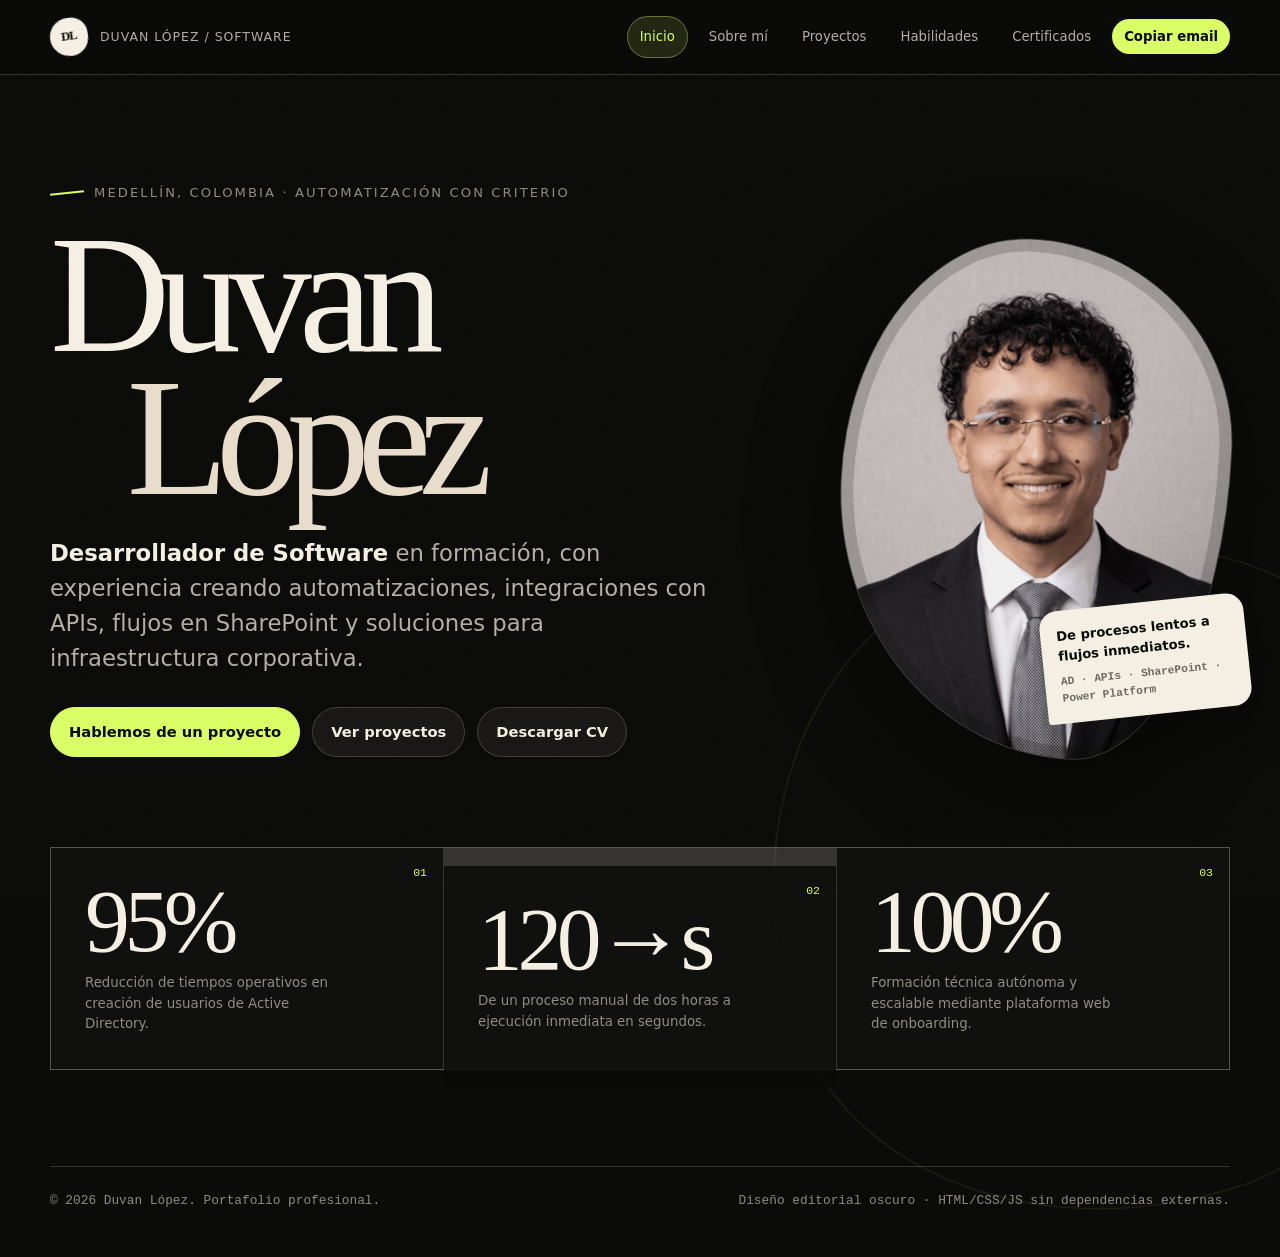
==== commit 348115a3: "quitar html" ====
--- a/index.html
+++ b/index.html
@@ -13,7 +13,7 @@
 
   <header>
     <nav class="wrap nav" aria-label="Navegación principal">
-      <a class="brand" href="index.html" aria-label="Volver al inicio">
+      <a class="brand" href="./" aria-label="Volver al inicio">
         <span class="brand-mark" aria-hidden="true">DL</span>
         <span>Duvan López / Software</span>
       </a>
@@ -21,11 +21,11 @@
         <span aria-hidden="true"></span>
       </button>
       <div class="nav-links" aria-label="Secciones">
-        <a href="index.html" data-page-link="inicio">Inicio</a>
-        <a href="sobre-mi.html" data-page-link="sobre-mi">Sobre mí</a>
-        <a href="proyectos.html" data-page-link="proyectos">Proyectos</a>
-        <a href="habilidades.html" data-page-link="habilidades">Habilidades</a>
-        <a href="certificados.html" data-page-link="certificados">Certificados</a>
+        <a href="./" data-page-link="inicio">Inicio</a>
+        <a href="sobre-mi/" data-page-link="sobre-mi">Sobre mí</a>
+        <a href="proyectos/" data-page-link="proyectos">Proyectos</a>
+        <a href="habilidades/" data-page-link="habilidades">Habilidades</a>
+        <a href="certificados/" data-page-link="certificados">Certificados</a>
         <button class="mini-btn" type="button" data-copy-email>Copiar email</button>
       </div>
     </nav>
@@ -40,7 +40,7 @@
               <p class="role-line"><strong>Desarrollador de Software</strong> en formación, con experiencia creando automatizaciones, integraciones con APIs, flujos en SharePoint y soluciones para infraestructura corporativa.</p>
               <div class="hero-actions" aria-label="Acciones principales">
                 <a class="button primary" href="mailto:rendonfredy31@gmail.com">Hablemos de un proyecto</a>
-                <a class="button" href="proyectos.html">Ver proyectos</a>
+                <a class="button" href="proyectos/">Ver proyectos</a>
                 <a class="button" href="DuvanLopezCV-ATS.pdf" download>Descargar CV</a>
               </div>
             </div>
